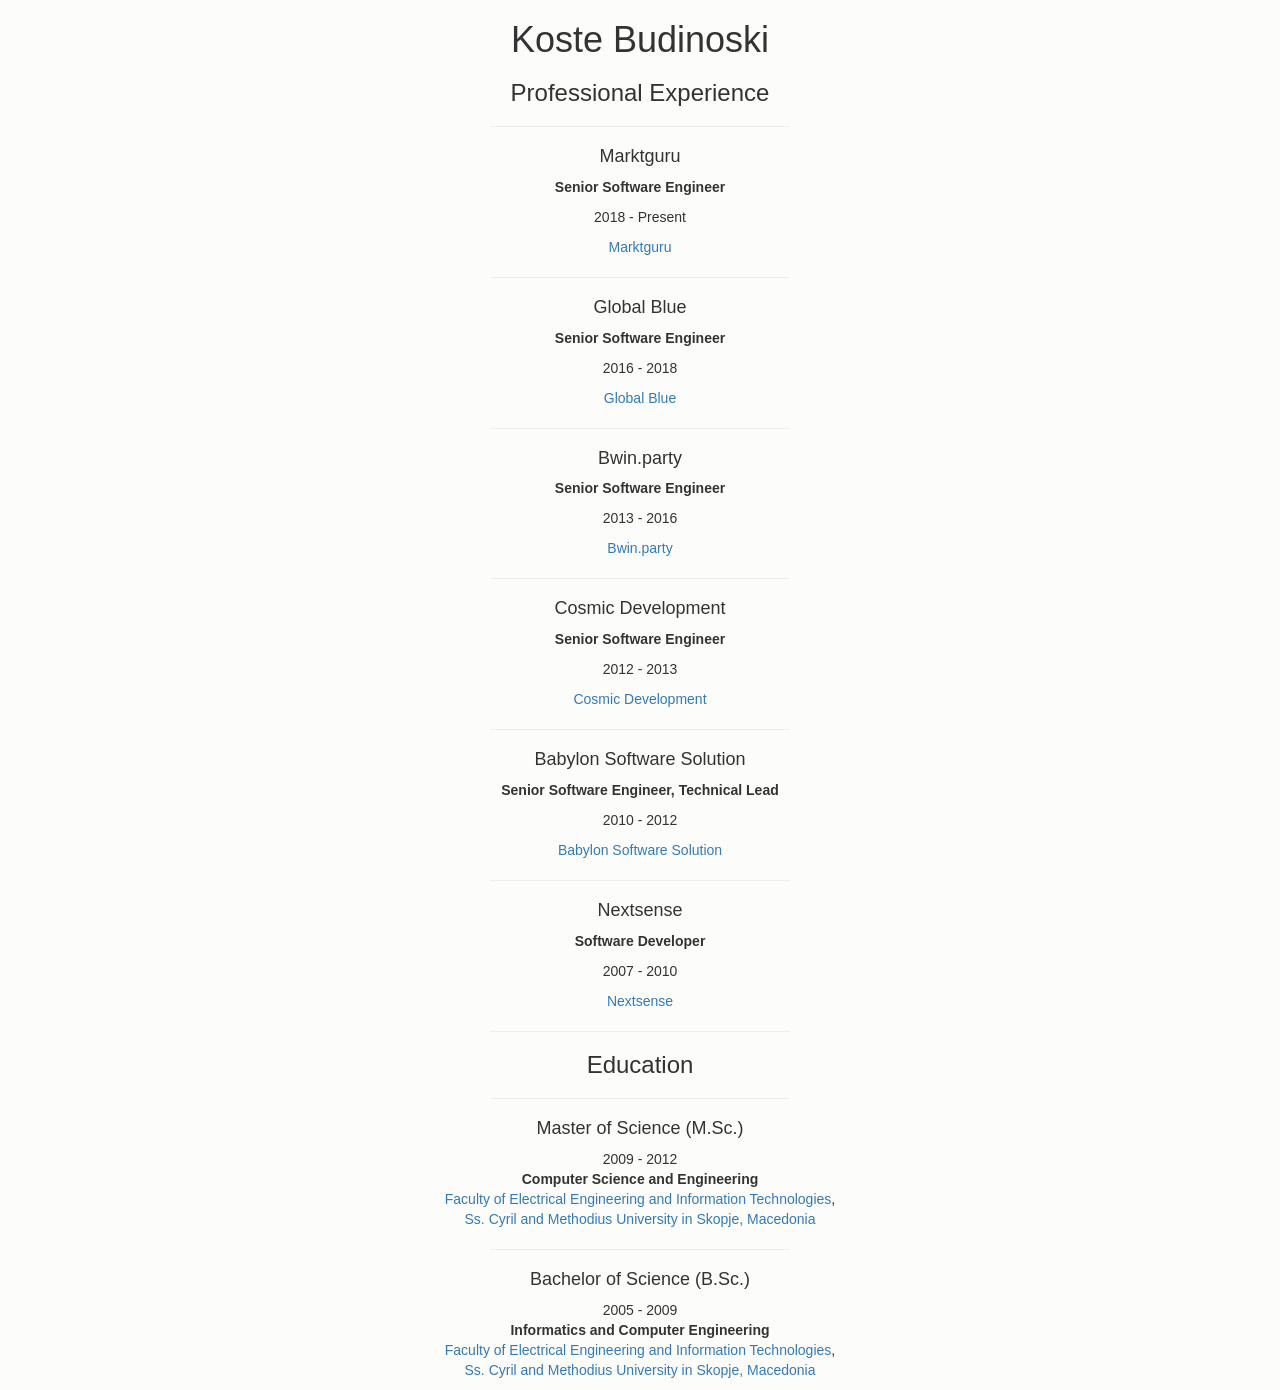
==== cv.html @ 94347b6d "Fix typos" ====
<!DOCTYPE html>
<meta charset="utf-8">

<head>
    <meta charset="UTF-8">
    <meta name="viewport" content="width=device-width, initial-scale=1.0">
    <meta http-equiv="X-UA-Compatible" content="ie=edge">
    <link rel="stylesheet" href="https://maxcdn.bootstrapcdn.com/bootstrap/3.3.4/css/bootstrap.min.css">
    <title>Koste Budinoski | Software Engineer</title>
</head>
<style>
    .content {
        width: 700px;
        margin-left: auto;
        margin-right: auto;
        display: block;
    }

    .link-list {
        text-align: left;
        width: 600px;
        margin-left: auto;
        margin-right: auto;
    }

    .ack {
        position: fixed;
        bottom: 0;
        right: 0;
        padding: 5px;
        text-align: right;
        font-size: 8pt;
        color: #999999;
    }

    .ack a {
        text-decoration: none;
    }

    .homelink,
    .homelink a {
        text-decoration: none !important;
        color: inherit;
    }

    .homelink a:link,
    .homelink a:visited,
    .homelink a:hover,
    .homelink a:active {
        color: inherit;
    }

    hr {
        width: 300px;
    }

    th {
        text-align: center;
        vertical-align: middle;
    }

    td {
        text-align: center;
        vertical-align: middle;
    }

    body {
        background: #fcfcfa;
        text-align: center;
        display: block;
        font-family: "HelveticaNeue-Light", "Helvetica Neue Light", "Helvetica Neue",
        Helvetica, Arial, "Lucida Grande", sans-serif;
    }
</style>

<body>
    <div class="content">
        <h1>
            <a class="homelink" href="index.html">Koste Budinoski</a>
        </h1>
        <h3>Professional Experience</h3>
        <hr>
        <h4>Marktguru</h4>
        <p>
            <b>Senior Software Engineer</b>
            <p>2018 - Present</p>
            <a href="https://info.marktguru.at/" target="_blank">Marktguru</a>
            <br/>
        </p>
        <hr>
        <h4>Global Blue</h4>
        <p>
            <b>Senior Software Engineer</b>
            <p>2016 - 2018</p>
            <a href="http://www.globalblue.com/" target="_blank">Global Blue</a>
            <br/>
        </p>
        <hr>
        <h4>Bwin.party</h4>
        <p>
            <b>Senior Software Engineer</b>
            <p>2013 - 2016</p>
            <a href="https://www.bwin.com/" target="_blank">Bwin.party</a>
            <br/>
        </p>
        <hr>
        <h4>Cosmic Development</h4>
        <p>
            <b>Senior Software Engineer</b>
            <p>2012 - 2013</p>
            <a href="http://www.cosmicdevelopment.com/" target="_blank">Cosmic Development</a>
            <br/>
        </p>
        <hr>
        <h4>Babylon Software Solution</h4>
        <p>
            <b>Senior Software Engineer, Technical Lead</b>
            <p>2010 - 2012</p>
            <a href="http://bss.com.mk/" target="_blank">Babylon Software Solution</a>
            <br/>
        </p>
        <hr>
        <h4>Nextsense</h4>
        <p>
            <b>Software Developer</b>
            <p>2007 - 2010</p>
            <a href="http://www.nextsense.com/" target="_blank">Nextsense</a>
            <br/>
        </p>
        <hr>
        <h3>Education</h3>
        <hr>
        <h4>Master of Science (M.Sc.)</h4>
        <p>2009 - 2012
            <br/>
            <b>Computer Science and Engineering</b>
            <br/>
            <a href="http://www.feit.ukim.edu.mk" target="_blank">Faculty of Electrical Engineering and Information Technologies</a>,
            <br/>
            <a href="http://www.ukim.edu.mk" target="_blank">Ss. Cyril and Methodius University in Skopje, Macedonia</a>
        </p>
        <hr>
        <h4>Bachelor of Science (B.Sc.)</h4>
        <p>2005 - 2009
            <br/>
            <b>Informatics and Computer Engineering</b>
            <br/>
            <a href="http://www.feit.ukim.edu.mk" target="_blank">Faculty of Electrical Engineering and Information Technologies</a>,
            <br/>
            <a href="http://www.ukim.edu.mk" target="_blank">Ss. Cyril and Methodius University in Skopje, Macedonia</a>
        </p>
    </div>
    <!-- Global site tag (gtag.js) - Google Analytics -->
    <script async src="https://www.googletagmanager.com/gtag/js?id=UA-114613127-1"></script>
    <script>
        window.dataLayer = window.dataLayer || [];
        function gtag() { dataLayer.push(arguments); }
        gtag('js', new Date());
        gtag('config', 'UA-114613127-1');
    </script>
</body>
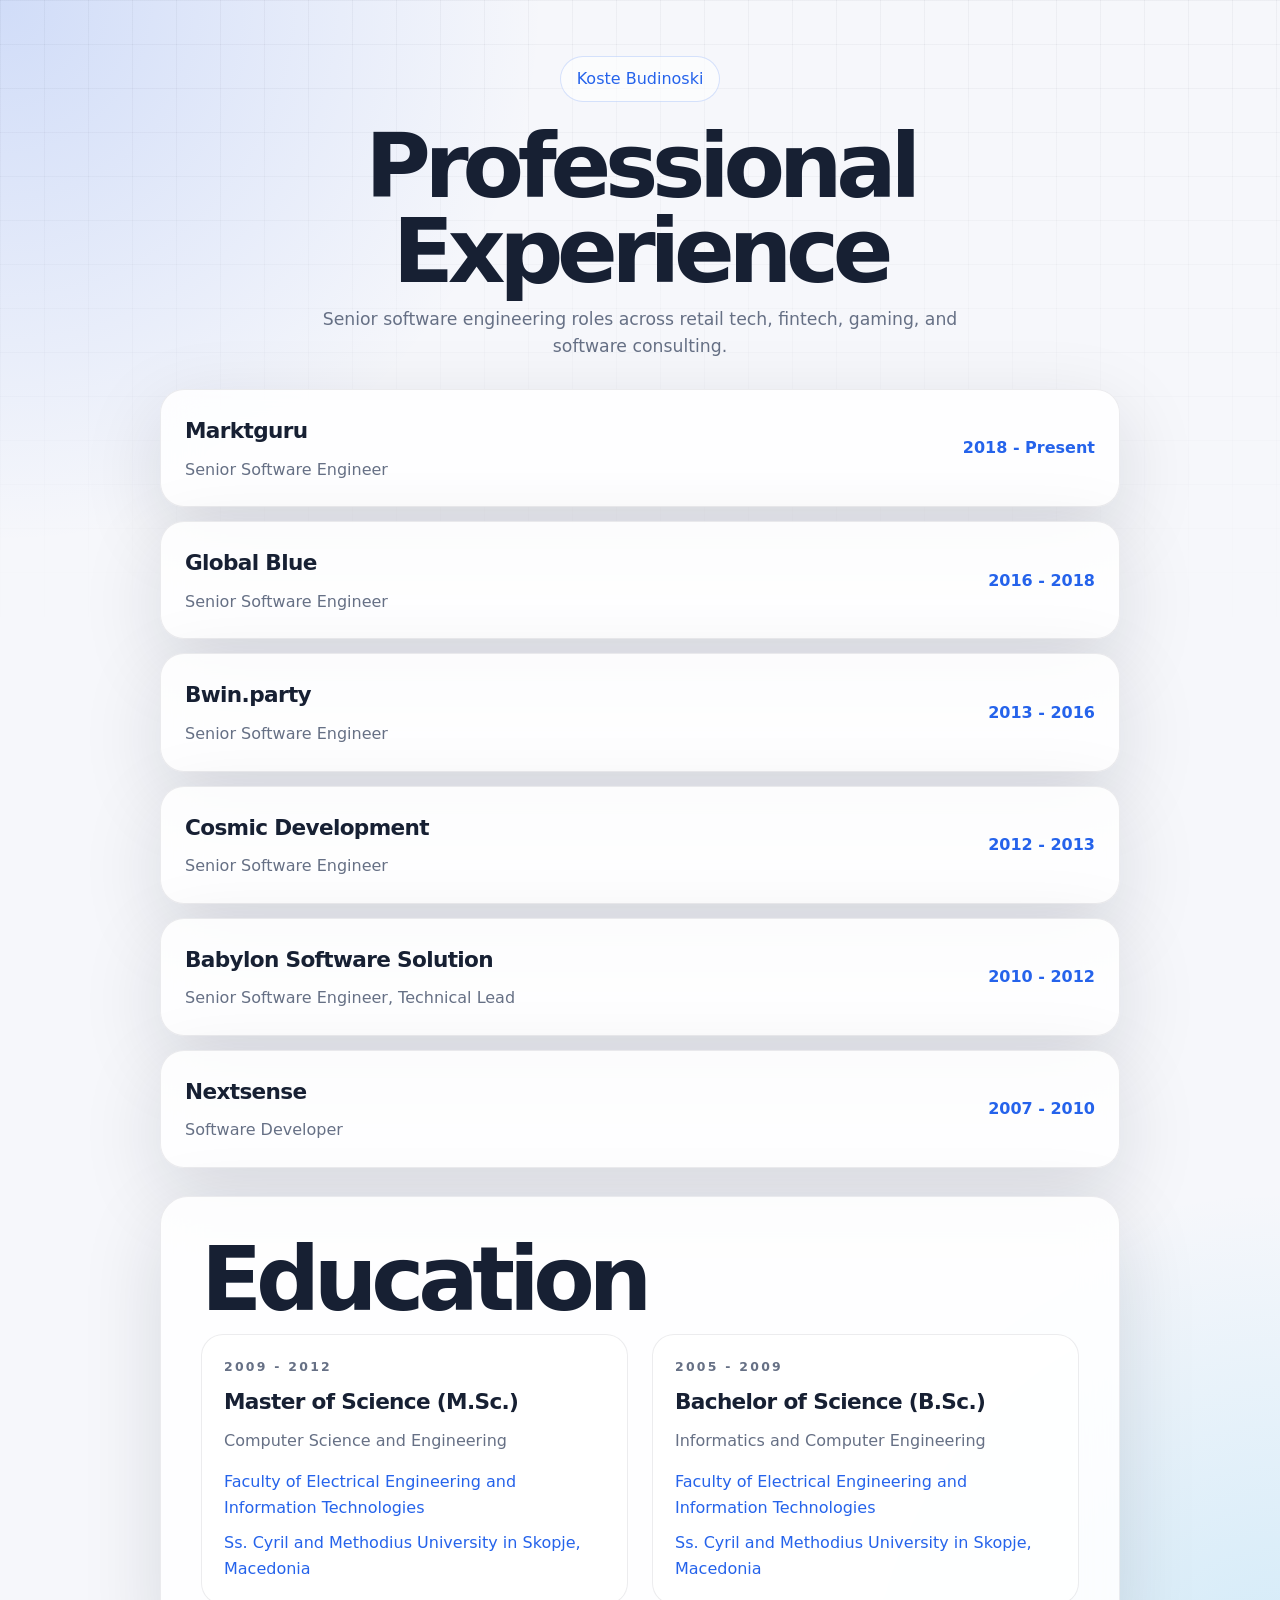
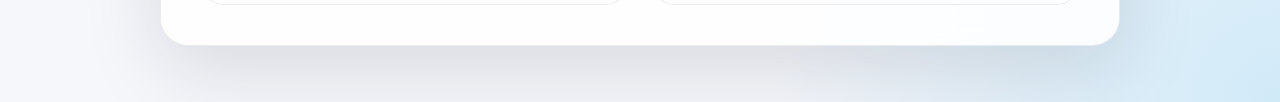
==== commit 9f52dc69: "refresh page" ====
--- a/cv.html
+++ b/cv.html
@@ -1,161 +1,90 @@
 <!DOCTYPE html>
-<meta charset="utf-8">
-
+<html lang="en">
 <head>
-    <meta charset="UTF-8">
-    <meta name="viewport" content="width=device-width, initial-scale=1.0">
-    <meta http-equiv="X-UA-Compatible" content="ie=edge">
-    <link rel="stylesheet" href="https://maxcdn.bootstrapcdn.com/bootstrap/3.3.4/css/bootstrap.min.css">
-    <title>Koste Budinoski | Software Engineer</title>
+	<meta charset="UTF-8">
+	<meta name="viewport" content="width=device-width, initial-scale=1.0">
+	<meta http-equiv="X-UA-Compatible" content="ie=edge">
+	<meta name="description" content="Professional experience and education for Koste Budinoski.">
+	<link rel="stylesheet" href="styles.css">
+	<title>Koste Budinoski | Experience</title>
 </head>
-<style>
-    .content {
-        width: 700px;
-        margin-left: auto;
-        margin-right: auto;
-        display: block;
-    }
-
-    .link-list {
-        text-align: left;
-        width: 600px;
-        margin-left: auto;
-        margin-right: auto;
-    }
-
-    .ack {
-        position: fixed;
-        bottom: 0;
-        right: 0;
-        padding: 5px;
-        text-align: right;
-        font-size: 8pt;
-        color: #999999;
-    }
-
-    .ack a {
-        text-decoration: none;
-    }
-
-    .homelink,
-    .homelink a {
-        text-decoration: none !important;
-        color: inherit;
-    }
-
-    .homelink a:link,
-    .homelink a:visited,
-    .homelink a:hover,
-    .homelink a:active {
-        color: inherit;
-    }
-
-    hr {
-        width: 300px;
-    }
-
-    th {
-        text-align: center;
-        vertical-align: middle;
-    }
-
-    td {
-        text-align: center;
-        vertical-align: middle;
-    }
-
-    body {
-        background: #fcfcfa;
-        text-align: center;
-        display: block;
-        font-family: "HelveticaNeue-Light", "Helvetica Neue Light", "Helvetica Neue",
-        Helvetica, Arial, "Lucida Grande", sans-serif;
-    }
-</style>
-
 <body>
-    <div class="content">
-        <h1>
-            <a class="homelink" href="index.html">Koste Budinoski</a>
-        </h1>
-        <h3>Professional Experience</h3>
-        <hr>
-        <h4>Marktguru</h4>
-        <p>
-            <b>Senior Software Engineer</b>
-            <p>2018 - Present</p>
-            <a href="https://info.marktguru.at/" target="_blank">Marktguru</a>
-            <br/>
-        </p>
-        <hr>
-        <h4>Global Blue</h4>
-        <p>
-            <b>Senior Software Engineer</b>
-            <p>2016 - 2018</p>
-            <a href="http://www.globalblue.com/" target="_blank">Global Blue</a>
-            <br/>
-        </p>
-        <hr>
-        <h4>Bwin.party</h4>
-        <p>
-            <b>Senior Software Engineer</b>
-            <p>2013 - 2016</p>
-            <a href="https://www.bwin.com/" target="_blank">Bwin.party</a>
-            <br/>
-        </p>
-        <hr>
-        <h4>Cosmic Development</h4>
-        <p>
-            <b>Senior Software Engineer</b>
-            <p>2012 - 2013</p>
-            <a href="http://www.cosmicdevelopment.com/" target="_blank">Cosmic Development</a>
-            <br/>
-        </p>
-        <hr>
-        <h4>Babylon Software Solution</h4>
-        <p>
-            <b>Senior Software Engineer, Technical Lead</b>
-            <p>2010 - 2012</p>
-            <a href="http://bss.com.mk/" target="_blank">Babylon Software Solution</a>
-            <br/>
-        </p>
-        <hr>
-        <h4>Nextsense</h4>
-        <p>
-            <b>Software Developer</b>
-            <p>2007 - 2010</p>
-            <a href="http://www.nextsense.com/" target="_blank">Nextsense</a>
-            <br/>
-        </p>
-        <hr>
-        <h3>Education</h3>
-        <hr>
-        <h4>Master of Science (M.Sc.)</h4>
-        <p>2009 - 2012
-            <br/>
-            <b>Computer Science and Engineering</b>
-            <br/>
-            <a href="http://www.feit.ukim.edu.mk" target="_blank">Faculty of Electrical Engineering and Information Technologies</a>,
-            <br/>
-            <a href="http://www.ukim.edu.mk" target="_blank">Ss. Cyril and Methodius University in Skopje, Macedonia</a>
-        </p>
-        <hr>
-        <h4>Bachelor of Science (B.Sc.)</h4>
-        <p>2005 - 2009
-            <br/>
-            <b>Informatics and Computer Engineering</b>
-            <br/>
-            <a href="http://www.feit.ukim.edu.mk" target="_blank">Faculty of Electrical Engineering and Information Technologies</a>,
-            <br/>
-            <a href="http://www.ukim.edu.mk" target="_blank">Ss. Cyril and Methodius University in Skopje, Macedonia</a>
-        </p>
-    </div>
-    <!-- Global site tag (gtag.js) - Google Analytics -->
-    <script async src="https://www.googletagmanager.com/gtag/js?id=UA-114613127-1"></script>
-    <script>
-        window.dataLayer = window.dataLayer || [];
-        function gtag() { dataLayer.push(arguments); }
-        gtag('js', new Date());
-        gtag('config', 'UA-114613127-1');
-    </script>
-</body>+	<main class="shell">
+		<header class="page-header">
+			<a class="home-link" href="index.html">Koste Budinoski</a>
+			<h1>Professional Experience</h1>
+			<p>Senior software engineering roles across retail tech, fintech, gaming, and software consulting.</p>
+		</header>
+		<section class="timeline" aria-label="Professional experience">
+			<article class="timeline-item">
+				<div>
+					<h2>Marktguru</h2>
+					<p>Senior Software Engineer</p>
+				</div>
+				<a href="https://info.marktguru.at/" target="_blank" rel="noopener">2018 - Present</a>
+			</article>
+			<article class="timeline-item">
+				<div>
+					<h2>Global Blue</h2>
+					<p>Senior Software Engineer</p>
+				</div>
+				<a href="http://www.globalblue.com/" target="_blank" rel="noopener">2016 - 2018</a>
+			</article>
+			<article class="timeline-item">
+				<div>
+					<h2>Bwin.party</h2>
+					<p>Senior Software Engineer</p>
+				</div>
+				<a href="https://www.bwin.com/" target="_blank" rel="noopener">2013 - 2016</a>
+			</article>
+			<article class="timeline-item">
+				<div>
+					<h2>Cosmic Development</h2>
+					<p>Senior Software Engineer</p>
+				</div>
+				<a href="http://www.cosmicdevelopment.com/" target="_blank" rel="noopener">2012 - 2013</a>
+			</article>
+			<article class="timeline-item">
+				<div>
+					<h2>Babylon Software Solution</h2>
+					<p>Senior Software Engineer, Technical Lead</p>
+				</div>
+				<a href="http://bss.com.mk/" target="_blank" rel="noopener">2010 - 2012</a>
+			</article>
+			<article class="timeline-item">
+				<div>
+					<h2>Nextsense</h2>
+					<p>Software Developer</p>
+				</div>
+				<a href="http://www.nextsense.com/" target="_blank" rel="noopener">2007 - 2010</a>
+			</article>
+		</section>
+		<section class="section-card">
+			<h1>Education</h1>
+			<div class="education-grid">
+				<article>
+					<p class="eyebrow">2009 - 2012</p>
+					<h2>Master of Science (M.Sc.)</h2>
+					<p>Computer Science and Engineering</p>
+					<a href="http://www.feit.ukim.edu.mk" target="_blank" rel="noopener">Faculty of Electrical Engineering and Information Technologies</a>
+					<a href="http://www.ukim.edu.mk" target="_blank" rel="noopener">Ss. Cyril and Methodius University in Skopje, Macedonia</a>
+				</article>
+				<article>
+					<p class="eyebrow">2005 - 2009</p>
+					<h2>Bachelor of Science (B.Sc.)</h2>
+					<p>Informatics and Computer Engineering</p>
+					<a href="http://www.feit.ukim.edu.mk" target="_blank" rel="noopener">Faculty of Electrical Engineering and Information Technologies</a>
+					<a href="http://www.ukim.edu.mk" target="_blank" rel="noopener">Ss. Cyril and Methodius University in Skopje, Macedonia</a>
+				</article>
+			</div>
+		</section>
+	</main>
+	<script async src="https://www.googletagmanager.com/gtag/js?id=UA-114613127-1"></script>
+	<script>
+		window.dataLayer = window.dataLayer || [];
+		function gtag() { dataLayer.push(arguments); }
+		gtag('js', new Date());
+		gtag('config', 'UA-114613127-1');
+	</script>
+</body>
+</html>
--- a/styles.css
+++ b/styles.css
@@ -0,0 +1,331 @@
+:root {
+	--bg: #f6f7fb;
+	--card: rgba(255, 255, 255, 0.86);
+	--card-border: rgba(17, 24, 39, 0.08);
+	--text: #172033;
+	--muted: #667085;
+	--accent: #2563eb;
+	--accent-dark: #1d4ed8;
+	--shadow: 0 24px 80px rgba(17, 24, 39, 0.13);
+}
+
+* {
+	box-sizing: border-box;
+}
+
+body {
+	margin: 0;
+	min-height: 100vh;
+	color: var(--text);
+	background:
+		radial-gradient(circle at top left, rgba(37, 99, 235, 0.18), transparent 34rem),
+		radial-gradient(circle at bottom right, rgba(14, 165, 233, 0.16), transparent 32rem),
+		var(--bg);
+	font-family: Inter, ui-sans-serif, system-ui, -apple-system, BlinkMacSystemFont, "Segoe UI", sans-serif;
+	line-height: 1.6;
+}
+
+body::before {
+	position: fixed;
+	inset: 0;
+	z-index: -1;
+	content: "";
+	background-image: linear-gradient(rgba(15, 23, 42, 0.04) 1px, transparent 1px),
+		linear-gradient(90deg, rgba(15, 23, 42, 0.04) 1px, transparent 1px);
+	background-size: 44px 44px;
+	mask-image: linear-gradient(to bottom, black, transparent 72%);
+}
+
+a {
+	color: var(--accent);
+	text-decoration: none;
+	transition: color 160ms ease, transform 160ms ease, border-color 160ms ease, box-shadow 160ms ease;
+}
+
+a:hover,
+a:focus {
+	color: var(--accent-dark);
+}
+
+.shell {
+	width: min(960px, calc(100% - 32px));
+	margin: 0 auto;
+	padding: 56px 0;
+}
+
+.hero {
+	display: grid;
+	min-height: 100vh;
+	place-items: center;
+}
+
+.hero-card,
+.section-card,
+.timeline-item {
+	border: 1px solid var(--card-border);
+	background: var(--card);
+	box-shadow: var(--shadow);
+	backdrop-filter: blur(18px);
+}
+
+.hero-card {
+	width: min(760px, 100%);
+	padding: clamp(32px, 7vw, 64px);
+	border-radius: 36px;
+	text-align: center;
+}
+
+.avatar {
+	width: 168px;
+	height: 168px;
+	object-fit: cover;
+	background: #08111f;
+	border: 6px solid #ffffff;
+	border-radius: 999px;
+	box-shadow: 0 18px 45px rgba(37, 99, 235, 0.24);
+}
+
+.eyebrow {
+	margin: 24px 0 8px;
+	color: var(--accent);
+	font-size: 0.78rem;
+	font-weight: 800;
+	letter-spacing: 0.18em;
+	text-transform: uppercase;
+}
+
+h1,
+h2,
+h3,
+p {
+	margin-top: 0;
+}
+
+h1 {
+	margin-bottom: 12px;
+	font-size: clamp(2.6rem, 9vw, 5.6rem);
+	line-height: 0.95;
+	letter-spacing: -0.07em;
+}
+
+h2 {
+	margin-bottom: 8px;
+	font-size: 1.35rem;
+	letter-spacing: -0.03em;
+}
+
+.tagline,
+.page-header p,
+.short-info,
+.timeline-item p,
+.publication-list span,
+.education-grid p {
+	color: var(--muted);
+}
+
+.tagline {
+	font-size: clamp(1.1rem, 3vw, 1.35rem);
+}
+
+.short-info {
+	max-width: 560px;
+	margin: 0 auto 32px;
+}
+
+.card-grid {
+	display: grid;
+	grid-template-columns: repeat(2, minmax(0, 1fr));
+	gap: 16px;
+	margin: 34px 0;
+}
+
+.feature-card {
+	display: flex;
+	align-items: center;
+	gap: 16px;
+	padding: 18px;
+	border: 1px solid var(--card-border);
+	border-radius: 22px;
+	background: rgba(255, 255, 255, 0.72);
+	color: var(--text);
+	text-align: left;
+}
+
+.feature-card:hover,
+.feature-card:focus {
+	transform: translateY(-3px);
+	border-color: rgba(37, 99, 235, 0.28);
+	box-shadow: 0 18px 45px rgba(37, 99, 235, 0.14);
+	color: var(--text);
+}
+
+.feature-icon {
+	display: inline-grid;
+	width: 52px;
+	height: 52px;
+	flex: 0 0 auto;
+	place-items: center;
+	border-radius: 16px;
+	background: linear-gradient(135deg, var(--accent), #0ea5e9);
+	color: #ffffff;
+	font-weight: 800;
+}
+
+.feature-card strong,
+.feature-card small {
+	display: block;
+}
+
+.feature-card small {
+	color: var(--muted);
+}
+
+.social-links {
+	display: flex;
+	flex-wrap: wrap;
+	justify-content: center;
+	gap: 12px;
+}
+
+.social-links a,
+.home-link {
+	display: inline-flex;
+	align-items: center;
+	justify-content: center;
+	border: 1px solid rgba(37, 99, 235, 0.18);
+	background: rgba(255, 255, 255, 0.6);
+	border-radius: 999px;
+}
+
+.social-links a {
+	padding: 10px 16px;
+}
+
+.social-links a:hover,
+.social-links a:focus,
+.home-link:hover,
+.home-link:focus {
+	border-color: rgba(37, 99, 235, 0.36);
+	box-shadow: 0 12px 30px rgba(37, 99, 235, 0.12);
+}
+
+.page-header {
+	margin-bottom: 28px;
+	text-align: center;
+}
+
+.page-header h1 {
+	margin: 22px 0 12px;
+}
+
+.page-header p {
+	max-width: 680px;
+	margin: 0 auto;
+	font-size: 1.08rem;
+}
+
+.home-link {
+	padding: 9px 16px;
+}
+
+.timeline {
+	display: grid;
+	gap: 14px;
+}
+
+.timeline-item {
+	display: flex;
+	align-items: center;
+	justify-content: space-between;
+	gap: 24px;
+	padding: 24px;
+	border-radius: 24px;
+}
+
+.timeline-item p {
+	margin-bottom: 0;
+}
+
+.timeline-item a {
+	white-space: nowrap;
+	font-weight: 700;
+}
+
+.section-card {
+	margin-top: 28px;
+	padding: clamp(24px, 5vw, 40px);
+	border-radius: 28px;
+}
+
+.education-grid {
+	display: grid;
+	grid-template-columns: repeat(2, minmax(0, 1fr));
+	gap: 24px;
+}
+
+.education-grid article {
+	padding: 22px;
+	border: 1px solid var(--card-border);
+	border-radius: 22px;
+	background: rgba(255, 255, 255, 0.62);
+}
+
+.education-grid .eyebrow {
+	margin-top: 0;
+}
+
+.education-grid a {
+	display: block;
+	margin-top: 10px;
+}
+
+.publication-list {
+	display: grid;
+	gap: 18px;
+	margin: 18px 0 0;
+	padding-left: 1.4rem;
+}
+
+.publication-list li {
+	padding: 18px 20px;
+	border: 1px solid var(--card-border);
+	border-radius: 20px;
+	background: rgba(255, 255, 255, 0.62);
+}
+
+.publication-list strong,
+.publication-list span {
+	display: block;
+}
+
+@media (max-width: 680px) {
+	.shell {
+		width: min(100% - 22px, 960px);
+		padding: 32px 0;
+	}
+
+	.hero-card {
+		padding: 28px 20px;
+		border-radius: 28px;
+	}
+
+	.avatar {
+		width: 132px;
+		height: 132px;
+	}
+
+	.card-grid,
+	.education-grid {
+		grid-template-columns: 1fr;
+	}
+
+	.timeline-item {
+		align-items: flex-start;
+		flex-direction: column;
+		gap: 10px;
+	}
+
+	.timeline-item a {
+		white-space: normal;
+	}
+}
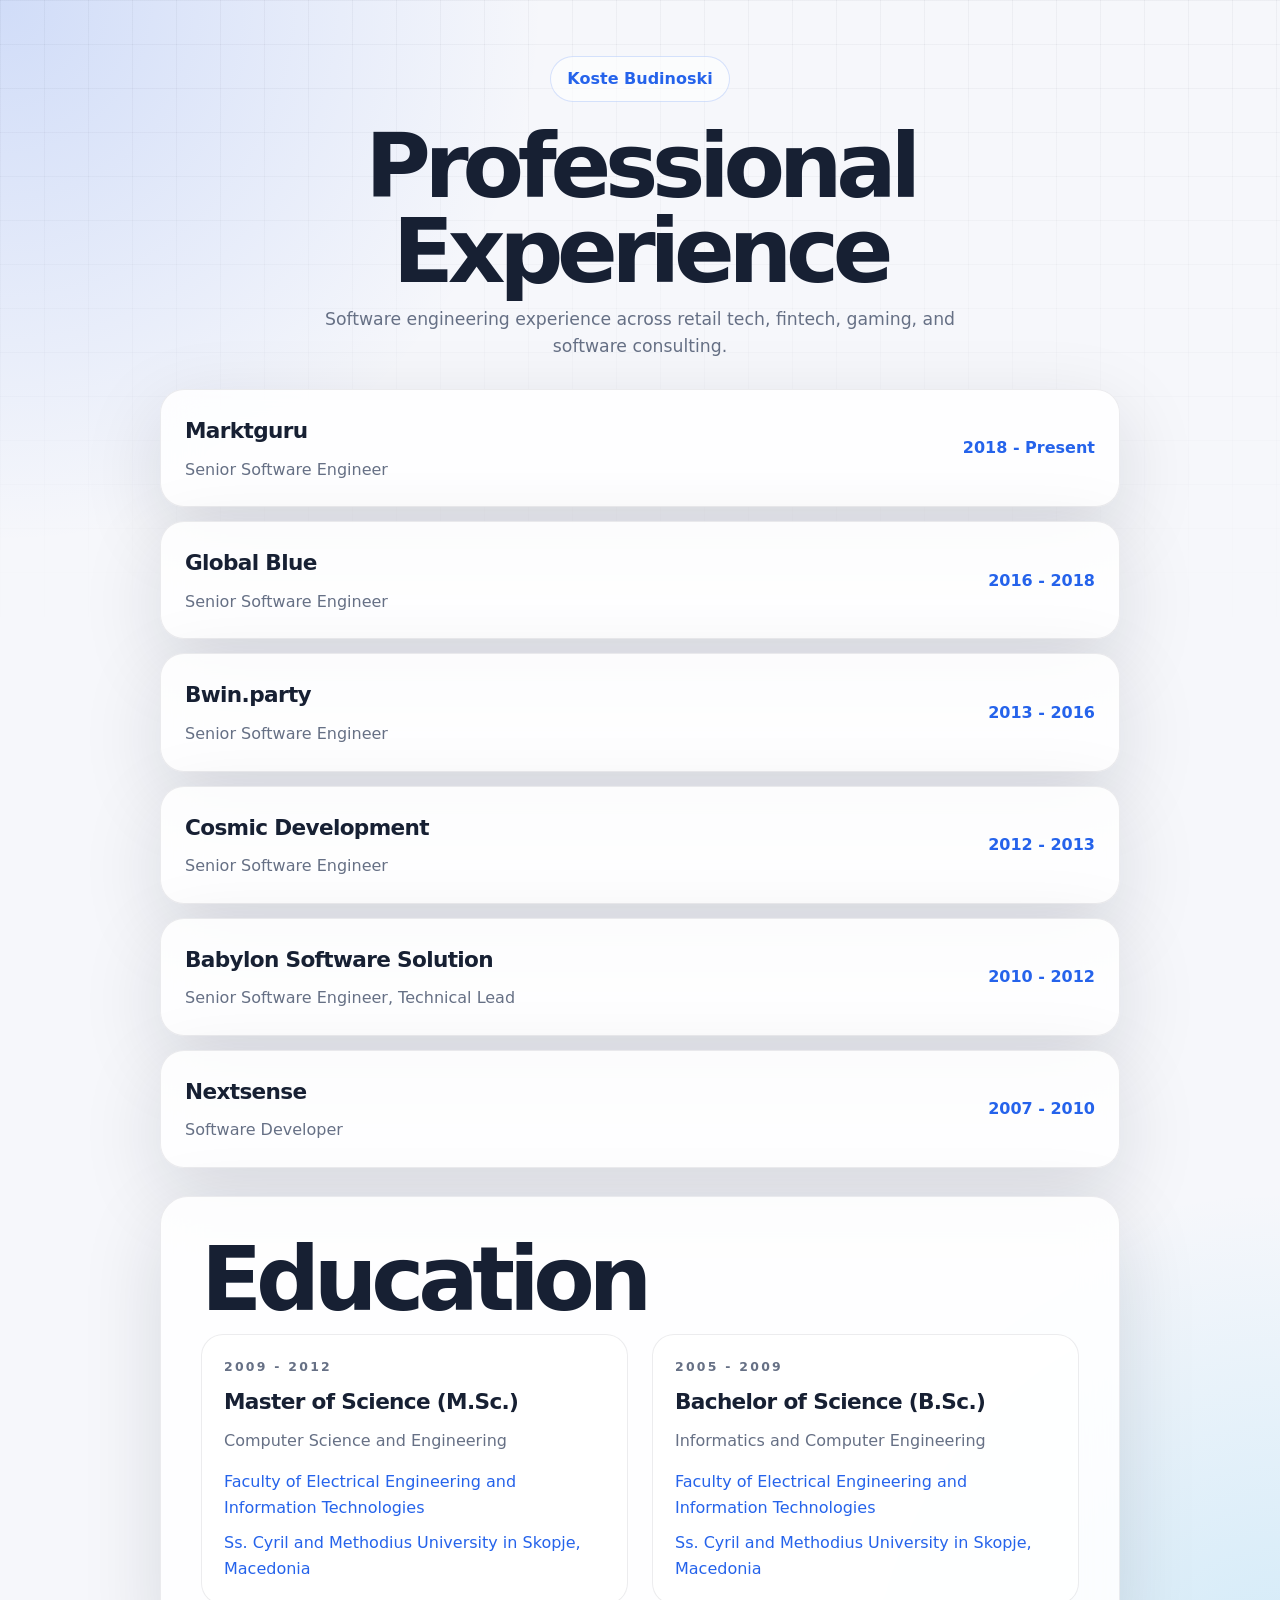
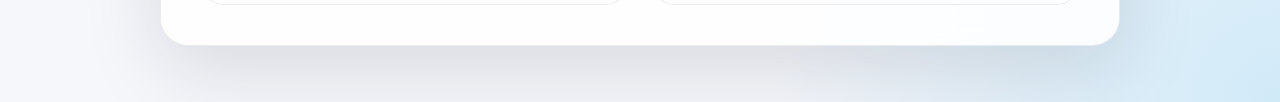
==== commit 4622e72f: "refresh page" ====
--- a/cv.html
+++ b/cv.html
@@ -5,6 +5,15 @@
 	<meta name="viewport" content="width=device-width, initial-scale=1.0">
 	<meta http-equiv="X-UA-Compatible" content="ie=edge">
 	<meta name="description" content="Professional experience and education for Koste Budinoski.">
+	<meta property="og:title" content="Koste Budinoski | Experience">
+	<meta property="og:description" content="Professional experience and education for Koste Budinoski, experienced software engineer.">
+	<meta property="og:type" content="website">
+	<meta property="og:url" content="https://kostebudinoski.github.io/cv.html">
+	<meta property="og:image" content="https://kostebudinoski.github.io/images/profile.jpg">
+	<meta property="og:image:alt" content="Koste Budinoski">
+	<meta name="theme-color" content="#2563eb">
+	<link rel="canonical" href="https://kostebudinoski.github.io/cv.html">
+	<link rel="icon" href="images/favicon.svg" type="image/svg+xml">
 	<link rel="stylesheet" href="styles.css">
 	<title>Koste Budinoski | Experience</title>
 </head>
@@ -13,7 +22,7 @@
 		<header class="page-header">
 			<a class="home-link" href="index.html">Koste Budinoski</a>
 			<h1>Professional Experience</h1>
-			<p>Senior software engineering roles across retail tech, fintech, gaming, and software consulting.</p>
+			<p>Software engineering experience across retail tech, fintech, gaming, and software consulting.</p>
 		</header>
 		<section class="timeline" aria-label="Professional experience">
 			<article class="timeline-item">
--- a/styles.css
+++ b/styles.css
@@ -6,6 +6,10 @@
 	--muted: #667085;
 	--accent: #2563eb;
 	--accent-dark: #1d4ed8;
+	--avatar-border: #ffffff;
+	--grid-line: rgba(15, 23, 42, 0.04);
+	--pill: rgba(255, 255, 255, 0.6);
+	--subcard: rgba(255, 255, 255, 0.62);
 	--shadow: 0 24px 80px rgba(17, 24, 39, 0.13);
 }
 
@@ -30,8 +34,8 @@
 	inset: 0;
 	z-index: -1;
 	content: "";
-	background-image: linear-gradient(rgba(15, 23, 42, 0.04) 1px, transparent 1px),
-		linear-gradient(90deg, rgba(15, 23, 42, 0.04) 1px, transparent 1px);
+	background-image: linear-gradient(var(--grid-line) 1px, transparent 1px),
+		linear-gradient(90deg, var(--grid-line) 1px, transparent 1px);
 	background-size: 44px 44px;
 	mask-image: linear-gradient(to bottom, black, transparent 72%);
 }
@@ -80,7 +84,7 @@
 	height: 168px;
 	object-fit: cover;
 	background: #08111f;
-	border: 6px solid #ffffff;
+	border: 6px solid var(--avatar-border);
 	border-radius: 999px;
 	box-shadow: 0 18px 45px rgba(37, 99, 235, 0.24);
 }
@@ -129,7 +133,21 @@
 
 .short-info {
 	max-width: 560px;
-	margin: 0 auto 32px;
+	margin: 0 auto 16px;
+}
+
+.expertise-summary {
+	max-width: 610px;
+	margin: 0 auto 28px;
+	color: var(--muted);
+}
+
+.cta-row {
+	display: flex;
+	flex-wrap: wrap;
+	justify-content: center;
+	gap: 12px;
+	margin-bottom: 34px;
 }
 
 .card-grid {
@@ -146,7 +164,7 @@
 	padding: 18px;
 	border: 1px solid var(--card-border);
 	border-radius: 22px;
-	background: rgba(255, 255, 255, 0.72);
+	background: var(--pill);
 	color: var(--text);
 	text-align: left;
 }
@@ -180,29 +198,33 @@
 	color: var(--muted);
 }
 
-.social-links {
-	display: flex;
-	flex-wrap: wrap;
-	justify-content: center;
-	gap: 12px;
-}
-
-.social-links a,
+.button,
 .home-link {
 	display: inline-flex;
 	align-items: center;
 	justify-content: center;
 	border: 1px solid rgba(37, 99, 235, 0.18);
-	background: rgba(255, 255, 255, 0.6);
+	background: var(--pill);
 	border-radius: 999px;
-}
-
-.social-links a {
+	font-weight: 700;
+}
+
+.button {
 	padding: 10px 16px;
 }
 
-.social-links a:hover,
-.social-links a:focus,
+.button-primary {
+	background: linear-gradient(135deg, var(--accent), #0ea5e9);
+	color: #ffffff;
+}
+
+.button-primary:hover,
+.button-primary:focus {
+	color: #ffffff;
+}
+
+.button:hover,
+.button:focus,
 .home-link:hover,
 .home-link:focus {
 	border-color: rgba(37, 99, 235, 0.36);
@@ -267,7 +289,7 @@
 	padding: 22px;
 	border: 1px solid var(--card-border);
 	border-radius: 22px;
-	background: rgba(255, 255, 255, 0.62);
+	background: var(--subcard);
 }
 
 .education-grid .eyebrow {
@@ -290,7 +312,7 @@
 	padding: 18px 20px;
 	border: 1px solid var(--card-border);
 	border-radius: 20px;
-	background: rgba(255, 255, 255, 0.62);
+	background: var(--subcard);
 }
 
 .publication-list strong,
@@ -329,3 +351,27 @@
 		white-space: normal;
 	}
 }
+
+@media (prefers-color-scheme: dark) {
+	:root {
+		--bg: #020617;
+		--card: rgba(15, 23, 42, 0.86);
+		--card-border: rgba(148, 163, 184, 0.18);
+		--text: #e5edf8;
+		--muted: #a8b3c7;
+		--accent: #60a5fa;
+		--accent-dark: #93c5fd;
+		--avatar-border: rgba(226, 232, 240, 0.92);
+		--grid-line: rgba(148, 163, 184, 0.07);
+		--pill: rgba(15, 23, 42, 0.7);
+		--subcard: rgba(15, 23, 42, 0.64);
+		--shadow: 0 24px 80px rgba(0, 0, 0, 0.34);
+	}
+
+	body {
+		background:
+			radial-gradient(circle at top left, rgba(37, 99, 235, 0.28), transparent 34rem),
+			radial-gradient(circle at bottom right, rgba(14, 165, 233, 0.18), transparent 32rem),
+			var(--bg);
+	}
+}
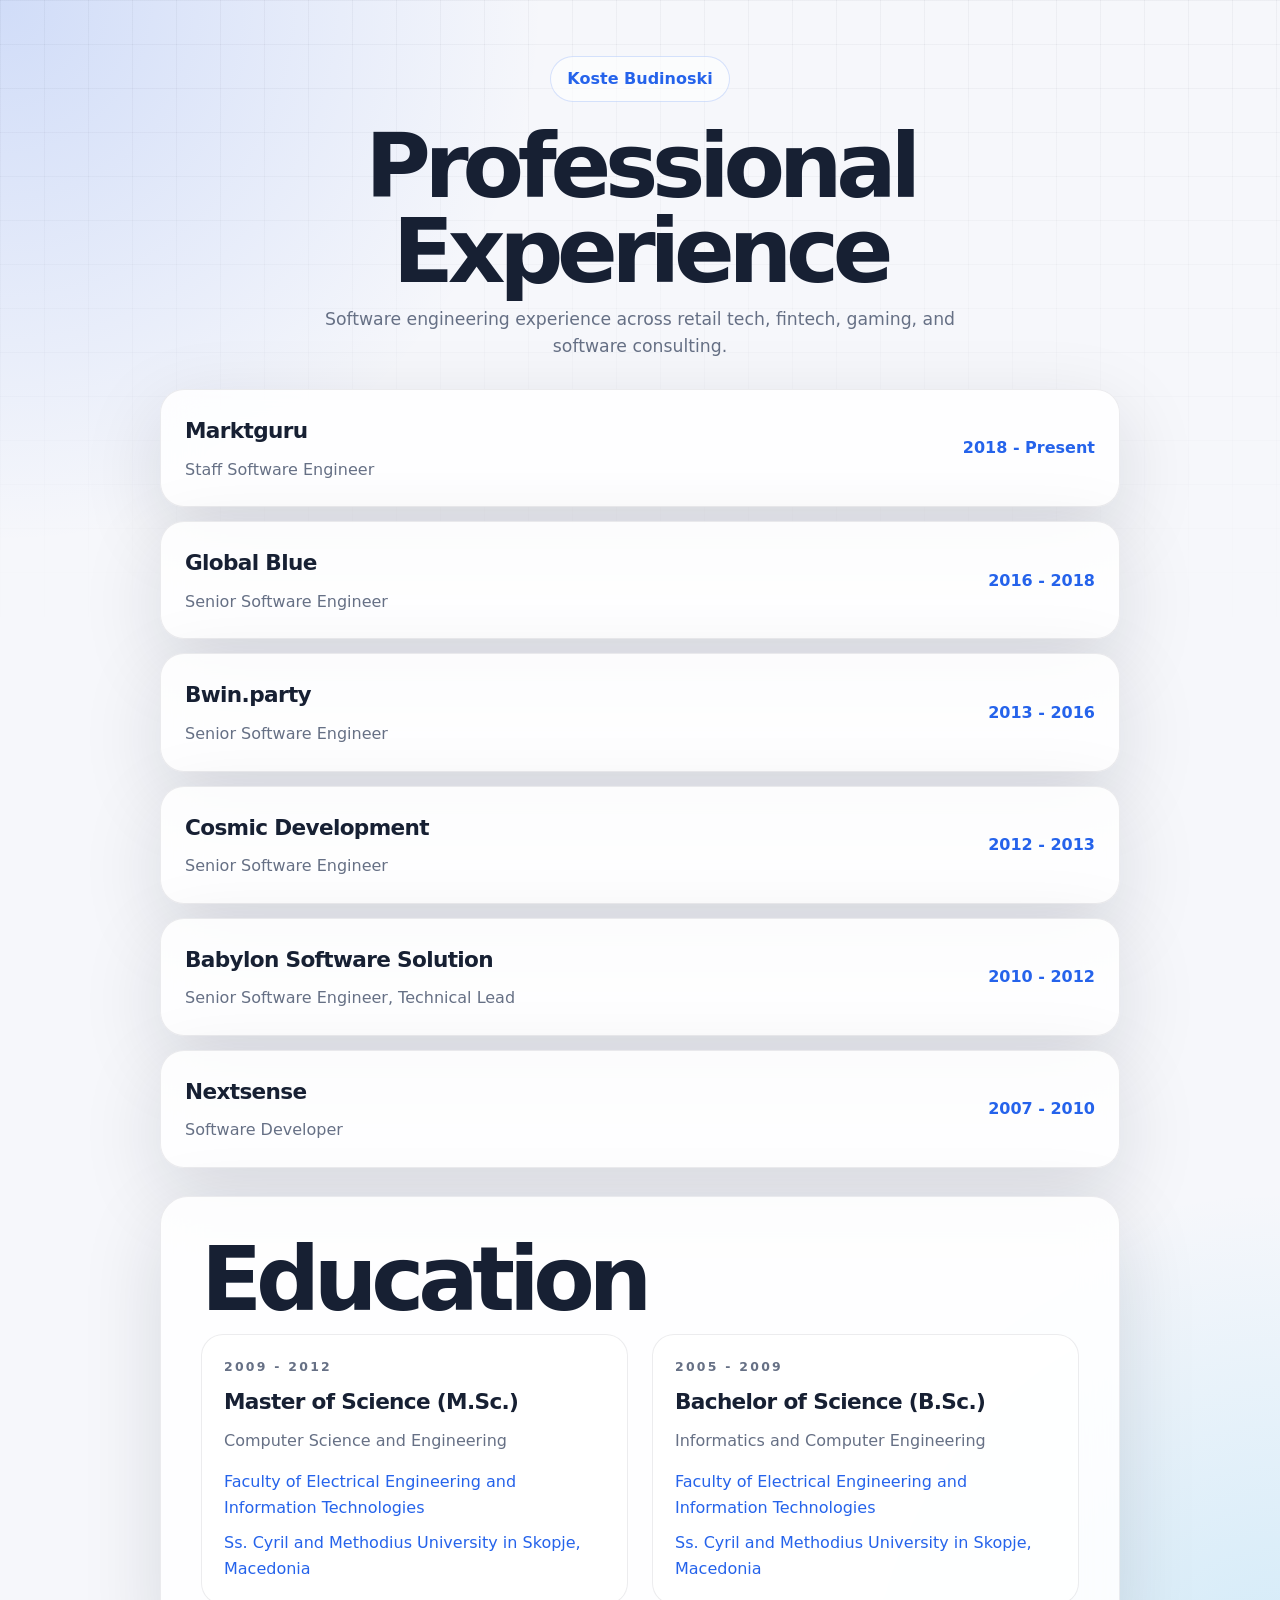
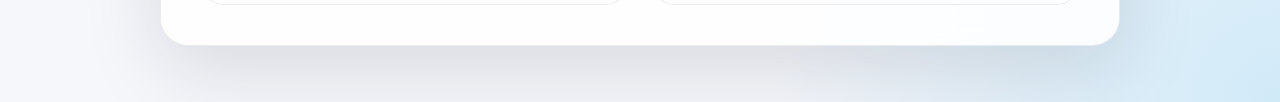
==== commit 1782c80e: "refresh page" ====
--- a/cv.html
+++ b/cv.html
@@ -15,12 +15,13 @@
 	<link rel="canonical" href="https://kostebudinoski.github.io/cv.html">
 	<link rel="icon" href="images/favicon.svg" type="image/svg+xml">
 	<link rel="stylesheet" href="styles.css">
+	<script src="analytics.js" defer></script>
 	<title>Koste Budinoski | Experience</title>
 </head>
 <body>
 	<main class="shell">
 		<header class="page-header">
-			<a class="home-link" href="index.html">Koste Budinoski</a>
+			<a class="home-link" href="index.html" data-analytics-event="home_click" data-analytics-label="Experience page home link">Koste Budinoski</a>
 			<h1>Professional Experience</h1>
 			<p>Software engineering experience across retail tech, fintech, gaming, and software consulting.</p>
 		</header>
@@ -28,44 +29,44 @@
 			<article class="timeline-item">
 				<div>
 					<h2>Marktguru</h2>
-					<p>Senior Software Engineer</p>
+					<p>Staff Software Engineer</p>
 				</div>
-				<a href="https://info.marktguru.at/" target="_blank" rel="noopener">2018 - Present</a>
+				<a href="https://info.marktguru.at/" target="_blank" rel="noopener" data-analytics-event="company_click" data-analytics-label="Marktguru">2018 - Present</a>
 			</article>
 			<article class="timeline-item">
 				<div>
 					<h2>Global Blue</h2>
 					<p>Senior Software Engineer</p>
 				</div>
-				<a href="http://www.globalblue.com/" target="_blank" rel="noopener">2016 - 2018</a>
+				<a href="http://www.globalblue.com/" target="_blank" rel="noopener" data-analytics-event="company_click" data-analytics-label="Global Blue">2016 - 2018</a>
 			</article>
 			<article class="timeline-item">
 				<div>
 					<h2>Bwin.party</h2>
 					<p>Senior Software Engineer</p>
 				</div>
-				<a href="https://www.bwin.com/" target="_blank" rel="noopener">2013 - 2016</a>
+				<a href="https://www.bwin.com/" target="_blank" rel="noopener" data-analytics-event="company_click" data-analytics-label="Bwin.party">2013 - 2016</a>
 			</article>
 			<article class="timeline-item">
 				<div>
 					<h2>Cosmic Development</h2>
 					<p>Senior Software Engineer</p>
 				</div>
-				<a href="http://www.cosmicdevelopment.com/" target="_blank" rel="noopener">2012 - 2013</a>
+				<a href="http://www.cosmicdevelopment.com/" target="_blank" rel="noopener" data-analytics-event="company_click" data-analytics-label="Cosmic Development">2012 - 2013</a>
 			</article>
 			<article class="timeline-item">
 				<div>
 					<h2>Babylon Software Solution</h2>
 					<p>Senior Software Engineer, Technical Lead</p>
 				</div>
-				<a href="http://bss.com.mk/" target="_blank" rel="noopener">2010 - 2012</a>
+				<a href="http://bss.com.mk/" target="_blank" rel="noopener" data-analytics-event="company_click" data-analytics-label="Babylon Software Solution">2010 - 2012</a>
 			</article>
 			<article class="timeline-item">
 				<div>
 					<h2>Nextsense</h2>
 					<p>Software Developer</p>
 				</div>
-				<a href="http://www.nextsense.com/" target="_blank" rel="noopener">2007 - 2010</a>
+				<a href="http://www.nextsense.com/" target="_blank" rel="noopener" data-analytics-event="company_click" data-analytics-label="Nextsense">2007 - 2010</a>
 			</article>
 		</section>
 		<section class="section-card">
@@ -75,25 +76,18 @@
 					<p class="eyebrow">2009 - 2012</p>
 					<h2>Master of Science (M.Sc.)</h2>
 					<p>Computer Science and Engineering</p>
-					<a href="http://www.feit.ukim.edu.mk" target="_blank" rel="noopener">Faculty of Electrical Engineering and Information Technologies</a>
-					<a href="http://www.ukim.edu.mk" target="_blank" rel="noopener">Ss. Cyril and Methodius University in Skopje, Macedonia</a>
+					<a href="http://www.feit.ukim.edu.mk" target="_blank" rel="noopener" data-analytics-event="education_click" data-analytics-label="FEIT Master">Faculty of Electrical Engineering and Information Technologies</a>
+					<a href="http://www.ukim.edu.mk" target="_blank" rel="noopener" data-analytics-event="education_click" data-analytics-label="UKIM Master">Ss. Cyril and Methodius University in Skopje, Macedonia</a>
 				</article>
 				<article>
 					<p class="eyebrow">2005 - 2009</p>
 					<h2>Bachelor of Science (B.Sc.)</h2>
 					<p>Informatics and Computer Engineering</p>
-					<a href="http://www.feit.ukim.edu.mk" target="_blank" rel="noopener">Faculty of Electrical Engineering and Information Technologies</a>
-					<a href="http://www.ukim.edu.mk" target="_blank" rel="noopener">Ss. Cyril and Methodius University in Skopje, Macedonia</a>
+					<a href="http://www.feit.ukim.edu.mk" target="_blank" rel="noopener" data-analytics-event="education_click" data-analytics-label="FEIT Bachelor">Faculty of Electrical Engineering and Information Technologies</a>
+					<a href="http://www.ukim.edu.mk" target="_blank" rel="noopener" data-analytics-event="education_click" data-analytics-label="UKIM Bachelor">Ss. Cyril and Methodius University in Skopje, Macedonia</a>
 				</article>
 			</div>
 		</section>
 	</main>
-	<script async src="https://www.googletagmanager.com/gtag/js?id=UA-114613127-1"></script>
-	<script>
-		window.dataLayer = window.dataLayer || [];
-		function gtag() { dataLayer.push(arguments); }
-		gtag('js', new Date());
-		gtag('config', 'UA-114613127-1');
-	</script>
 </body>
 </html>
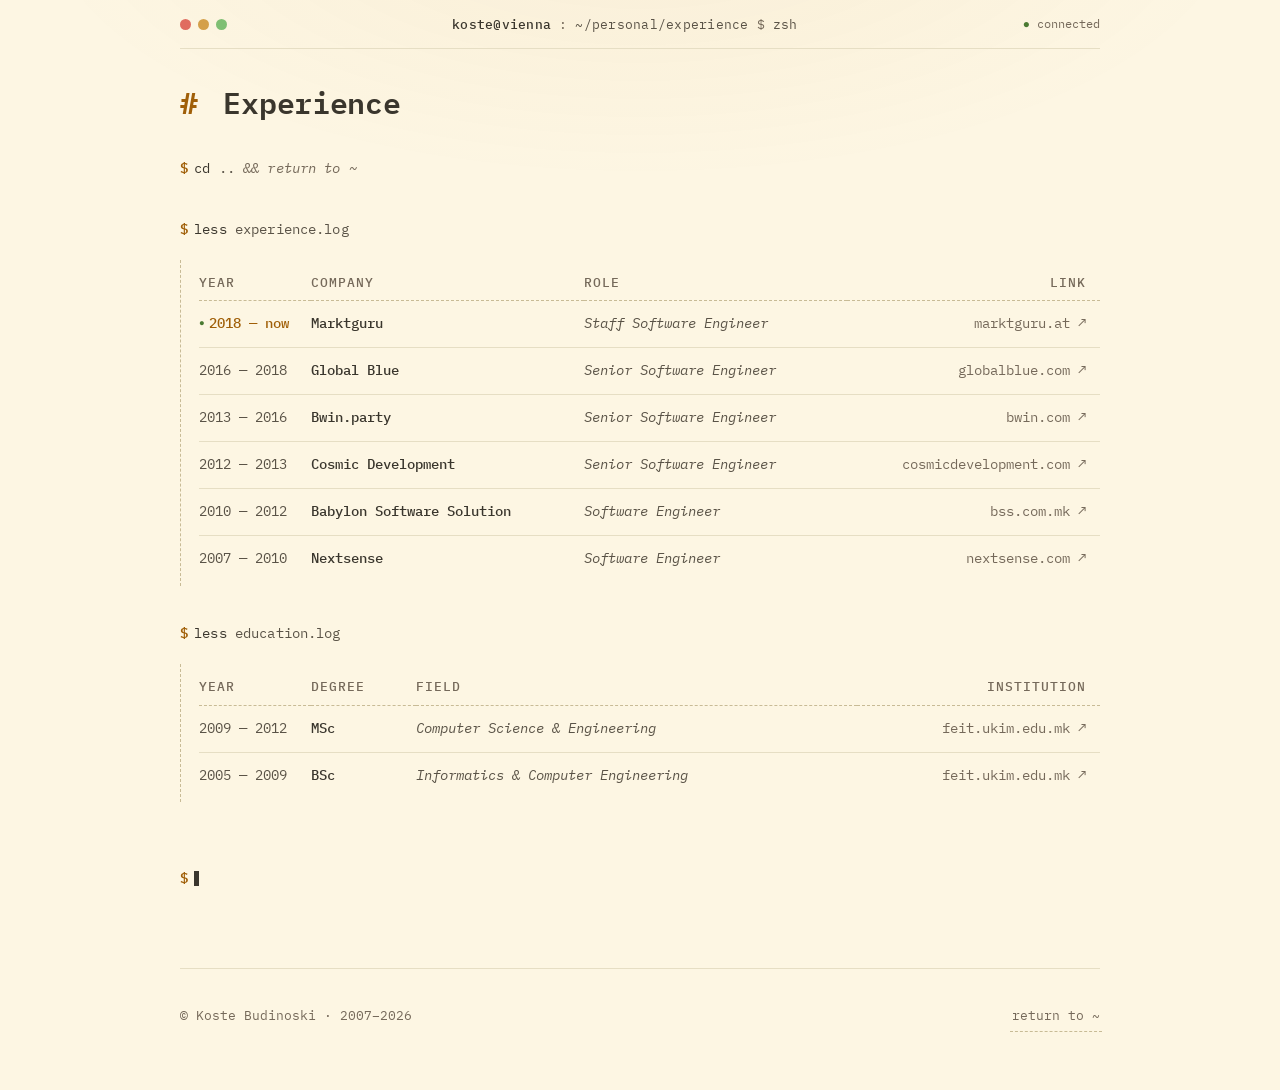
==== commit c6047418: "Refresh page" ====
--- a/cv.html
+++ b/cv.html
@@ -1,93 +1,131 @@
-<!DOCTYPE html>
-<html lang="en">
-<head>
-	<meta charset="UTF-8">
-	<meta name="viewport" content="width=device-width, initial-scale=1.0">
-	<meta http-equiv="X-UA-Compatible" content="ie=edge">
-	<meta name="description" content="Professional experience and education for Koste Budinoski.">
-	<meta property="og:title" content="Koste Budinoski | Experience">
-	<meta property="og:description" content="Professional experience and education for Koste Budinoski, experienced software engineer.">
-	<meta property="og:type" content="website">
-	<meta property="og:url" content="https://kostebudinoski.github.io/cv.html">
-	<meta property="og:image" content="https://kostebudinoski.github.io/images/profile.jpg">
-	<meta property="og:image:alt" content="Koste Budinoski">
-	<meta name="theme-color" content="#2563eb">
-	<link rel="canonical" href="https://kostebudinoski.github.io/cv.html">
-	<link rel="icon" href="images/favicon.svg" type="image/svg+xml">
-	<link rel="stylesheet" href="styles.css">
-	<script src="analytics.js" defer></script>
-	<title>Koste Budinoski | Experience</title>
-</head>
-<body>
-	<main class="shell">
-		<header class="page-header">
-			<a class="home-link" href="index.html" data-analytics-event="home_click" data-analytics-label="Experience page home link">Koste Budinoski</a>
-			<h1>Professional Experience</h1>
-			<p>Software engineering experience across retail tech, fintech, gaming, and software consulting.</p>
-		</header>
-		<section class="timeline" aria-label="Professional experience">
-			<article class="timeline-item">
-				<div>
-					<h2>Marktguru</h2>
-					<p>Staff Software Engineer</p>
-				</div>
-				<a href="https://info.marktguru.at/" target="_blank" rel="noopener" data-analytics-event="company_click" data-analytics-label="Marktguru">2018 - Present</a>
-			</article>
-			<article class="timeline-item">
-				<div>
-					<h2>Global Blue</h2>
-					<p>Senior Software Engineer</p>
-				</div>
-				<a href="http://www.globalblue.com/" target="_blank" rel="noopener" data-analytics-event="company_click" data-analytics-label="Global Blue">2016 - 2018</a>
-			</article>
-			<article class="timeline-item">
-				<div>
-					<h2>Bwin.party</h2>
-					<p>Senior Software Engineer</p>
-				</div>
-				<a href="https://www.bwin.com/" target="_blank" rel="noopener" data-analytics-event="company_click" data-analytics-label="Bwin.party">2013 - 2016</a>
-			</article>
-			<article class="timeline-item">
-				<div>
-					<h2>Cosmic Development</h2>
-					<p>Senior Software Engineer</p>
-				</div>
-				<a href="http://www.cosmicdevelopment.com/" target="_blank" rel="noopener" data-analytics-event="company_click" data-analytics-label="Cosmic Development">2012 - 2013</a>
-			</article>
-			<article class="timeline-item">
-				<div>
-					<h2>Babylon Software Solution</h2>
-					<p>Senior Software Engineer, Technical Lead</p>
-				</div>
-				<a href="http://bss.com.mk/" target="_blank" rel="noopener" data-analytics-event="company_click" data-analytics-label="Babylon Software Solution">2010 - 2012</a>
-			</article>
-			<article class="timeline-item">
-				<div>
-					<h2>Nextsense</h2>
-					<p>Software Developer</p>
-				</div>
-				<a href="http://www.nextsense.com/" target="_blank" rel="noopener" data-analytics-event="company_click" data-analytics-label="Nextsense">2007 - 2010</a>
-			</article>
-		</section>
-		<section class="section-card">
-			<h1>Education</h1>
-			<div class="education-grid">
-				<article>
-					<p class="eyebrow">2009 - 2012</p>
-					<h2>Master of Science (M.Sc.)</h2>
-					<p>Computer Science and Engineering</p>
-					<a href="http://www.feit.ukim.edu.mk" target="_blank" rel="noopener" data-analytics-event="education_click" data-analytics-label="FEIT Master">Faculty of Electrical Engineering and Information Technologies</a>
-					<a href="http://www.ukim.edu.mk" target="_blank" rel="noopener" data-analytics-event="education_click" data-analytics-label="UKIM Master">Ss. Cyril and Methodius University in Skopje, Macedonia</a>
-				</article>
-				<article>
-					<p class="eyebrow">2005 - 2009</p>
-					<h2>Bachelor of Science (B.Sc.)</h2>
-					<p>Informatics and Computer Engineering</p>
-					<a href="http://www.feit.ukim.edu.mk" target="_blank" rel="noopener" data-analytics-event="education_click" data-analytics-label="FEIT Bachelor">Faculty of Electrical Engineering and Information Technologies</a>
-					<a href="http://www.ukim.edu.mk" target="_blank" rel="noopener" data-analytics-event="education_click" data-analytics-label="UKIM Bachelor">Ss. Cyril and Methodius University in Skopje, Macedonia</a>
-				</article>
-			</div>
-		</section>
-	</main>
-</body>
-</html>
+<!DOCTYPE html>
+<html lang="en">
+<head>
+	<meta charset="UTF-8">
+	<meta name="viewport" content="width=device-width, initial-scale=1.0">
+	<meta http-equiv="X-UA-Compatible" content="ie=edge">
+	<meta name="description" content="Professional experience and education for Koste Budinoski.">
+	<meta property="og:title" content="Koste Budinoski | Experience">
+	<meta property="og:description" content="Professional experience and education for Koste Budinoski, experienced software engineer.">
+	<meta property="og:type" content="website">
+	<meta property="og:url" content="https://kostebudinoski.dev/cv.html">
+	<meta property="og:image" content="https://kostebudinoski.dev/images/profile.jpg">
+	<meta property="og:image:alt" content="Koste Budinoski">
+	<meta name="theme-color" content="#0d1117">
+	<meta name="theme-color" content="#fdf6e3" media="(prefers-color-scheme: light)">
+	<link rel="canonical" href="https://kostebudinoski.dev/cv.html">
+	<link rel="icon" href="images/favicon.svg" type="image/svg+xml">
+	<link rel="preconnect" href="https://fonts.googleapis.com">
+	<link rel="preconnect" href="https://fonts.gstatic.com" crossorigin>
+	<link rel="stylesheet" href="https://fonts.googleapis.com/css2?family=IBM+Plex+Mono:ital,wght@0,300;0,400;0,500;0,600;0,700;1,400;1,500&display=swap">
+	<link rel="stylesheet" href="styles.css">
+	<script src="analytics.js" defer></script>
+	<title>Koste Budinoski | Experience</title>
+</head>
+<body>
+	<a class="skip" href="#main">Skip to content</a>
+	<header class="chrome" role="banner">
+		<span class="chrome__dots" aria-hidden="true"><i></i><i></i><i></i></span>
+		<span class="chrome__title"><b>koste@vienna</b><span class="sep">:</span>~/personal/experience<span class="sep">$</span>zsh</span>
+		<span class="chrome__meta"><span class="ok">●</span> connected</span>
+	</header>
+
+	<main id="main" class="term">
+		<h1 class="page-h1"><span class="page-h1__hash">#</span> Experience</h1>
+		<section class="cmd-block">
+			<p class="prompt"><span class="dollar">$</span><span class="cmd">cd</span> <span class="arg">..</span> <span class="comment">&amp;&amp; <a class="prompt-link" href="index.html" data-analytics-event="home_click" data-analytics-label="Experience page home link">return to ~</a></span></p>
+		</section>
+
+		<section class="cmd-block">
+			<p class="prompt"><span class="dollar">$</span><span class="cmd">less</span> <span class="arg">experience.log</span></p>
+			<div class="output">
+				<table class="term-table" aria-label="Professional experience">
+					<thead>
+						<tr>
+							<th scope="col">Year</th>
+							<th scope="col">Company</th>
+							<th scope="col">Role</th>
+							<th scope="col" style="text-align:right;">Link</th>
+						</tr>
+					</thead>
+					<tbody>
+						<tr>
+							<td class="col-year current"><span class="status">●</span>2018 — now</td>
+							<th scope="row" class="col-company">Marktguru</th>
+							<td class="col-role">Staff Software Engineer</td>
+							<td class="col-link"><a href="https://info.marktguru.at/" target="_blank" rel="noopener" data-analytics-event="company_click" data-analytics-label="Marktguru">marktguru.at ↗</a></td>
+						</tr>
+						<tr>
+							<td class="col-year">2016 — 2018</td>
+							<th scope="row" class="col-company">Global Blue</th>
+							<td class="col-role">Senior Software Engineer</td>
+							<td class="col-link"><a href="http://www.globalblue.com/" target="_blank" rel="noopener" data-analytics-event="company_click" data-analytics-label="Global Blue">globalblue.com ↗</a></td>
+						</tr>
+						<tr>
+							<td class="col-year">2013 — 2016</td>
+							<th scope="row" class="col-company">Bwin.party</th>
+							<td class="col-role">Senior Software Engineer</td>
+							<td class="col-link"><a href="https://www.bwin.com/" target="_blank" rel="noopener" data-analytics-event="company_click" data-analytics-label="Bwin.party">bwin.com ↗</a></td>
+						</tr>
+						<tr>
+							<td class="col-year">2012 — 2013</td>
+							<th scope="row" class="col-company">Cosmic Development</th>
+							<td class="col-role">Senior Software Engineer</td>
+							<td class="col-link"><a href="http://www.cosmicdevelopment.com/" target="_blank" rel="noopener" data-analytics-event="company_click" data-analytics-label="Cosmic Development">cosmicdevelopment.com ↗</a></td>
+						</tr>
+						<tr>
+							<td class="col-year">2010 — 2012</td>
+							<th scope="row" class="col-company">Babylon Software Solution</th>
+							<td class="col-role">Software Engineer</td>
+							<td class="col-link"><a href="http://bss.com.mk/" target="_blank" rel="noopener" data-analytics-event="company_click" data-analytics-label="Babylon Software Solution">bss.com.mk ↗</a></td>
+						</tr>
+						<tr>
+							<td class="col-year">2007 — 2010</td>
+							<th scope="row" class="col-company">Nextsense</th>
+							<td class="col-role">Software Engineer</td>
+							<td class="col-link"><a href="http://www.nextsense.com/" target="_blank" rel="noopener" data-analytics-event="company_click" data-analytics-label="Nextsense">nextsense.com ↗</a></td>
+						</tr>
+					</tbody>
+				</table>
+			</div>
+		</section>
+
+		<section class="cmd-block">
+			<p class="prompt"><span class="dollar">$</span><span class="cmd">less</span> <span class="arg">education.log</span></p>
+			<div class="output">
+				<table class="term-table" aria-label="Education">
+					<thead>
+						<tr>
+							<th scope="col">Year</th>
+							<th scope="col">Degree</th>
+							<th scope="col">Field</th>
+							<th scope="col" style="text-align:right;">Institution</th>
+						</tr>
+					</thead>
+					<tbody>
+						<tr>
+							<td class="col-year">2009 — 2012</td>
+							<th scope="row" class="col-company">MSc</th>
+							<td class="col-role">Computer Science &amp; Engineering</td>
+							<td class="col-link"><a href="http://www.feit.ukim.edu.mk" target="_blank" rel="noopener" data-analytics-event="education_click" data-analytics-label="FEIT Master">feit.ukim.edu.mk ↗</a></td>
+						</tr>
+						<tr>
+							<td class="col-year">2005 — 2009</td>
+							<th scope="row" class="col-company">BSc</th>
+							<td class="col-role">Informatics &amp; Computer Engineering</td>
+							<td class="col-link"><a href="http://www.feit.ukim.edu.mk" target="_blank" rel="noopener" data-analytics-event="education_click" data-analytics-label="FEIT Bachelor">feit.ukim.edu.mk ↗</a></td>
+						</tr>
+					</tbody>
+				</table>
+			</div>
+		</section>
+
+		<p class="term-end" aria-hidden="true"><span class="dollar">$</span><span class="caret"></span></p>
+	</main>
+
+	<footer class="footer">
+		<span>&copy; Koste Budinoski &middot; 2007–2026</span>
+		<a href="index.html">return to ~</a>
+	</footer>
+</body>
+</html>
--- a/styles.css
+++ b/styles.css
@@ -1,377 +1,844 @@
+/* ===================================================================
+   Koste Budinoski — terminal aesthetic
+   Modern IDE/editor feel · IBM Plex Mono · amber accent · light + dark
+   =================================================================== */
+
 :root {
-	--bg: #f6f7fb;
-	--card: rgba(255, 255, 255, 0.86);
-	--card-border: rgba(17, 24, 39, 0.08);
-	--text: #172033;
-	--muted: #667085;
-	--accent: #2563eb;
-	--accent-dark: #1d4ed8;
-	--avatar-border: #ffffff;
-	--grid-line: rgba(15, 23, 42, 0.04);
-	--pill: rgba(255, 255, 255, 0.6);
-	--subcard: rgba(255, 255, 255, 0.62);
-	--shadow: 0 24px 80px rgba(17, 24, 39, 0.13);
-}
-
-* {
-	box-sizing: border-box;
+	color-scheme: light dark;
+
+	/* Dark (default) */
+	--bg:           #0d1117;
+	--bg-soft:      #161b22;
+	--bg-elev:      #1c232b;
+	--text:         #c9d1d9;
+	--text-soft:    #8b949e;
+	--text-muted:   #6e7681;
+	--accent:       #e0a85a;
+	--accent-soft:  #b8740f;
+	--ok:           #7fbf73;
+	--rule:         #21262d;
+	--rule-strong:  #30363d;
+	--selection:    rgba(224, 168, 90, 0.30);
+
+	--font-mono: "IBM Plex Mono", ui-monospace, "JetBrains Mono", "SFMono-Regular", "Cascadia Mono", "Roboto Mono", Menlo, monospace;
+
+	--max: 920px;
+	--gutter: clamp(16px, 4vw, 48px);
+	--space-1: clamp(8px,  1vw, 12px);
+	--space-2: clamp(14px, 1.5vw, 22px);
+	--space-3: clamp(22px, 2.8vw, 36px);
+	--space-4: clamp(38px, 5vw, 64px);
+
+	--ease: cubic-bezier(0.22, 1, 0.36, 1);
+}
+
+@media (prefers-color-scheme: light) {
+	:root {
+		--bg:           #fdf6e3;
+		--bg-soft:      #f6eed3;
+		--bg-elev:      #ede4c5;
+		--text:         #3a362d;
+		--text-soft:    #5a5347;
+		--text-muted:   #75695a;
+		--accent:       #a05f08;
+		--accent-soft:  #8a560a;
+		--ok:           #4a7a32;
+		--rule:         #e6dec4;
+		--rule-strong:  #c8bb96;
+		--selection:    rgba(160, 95, 8, 0.20);
+	}
+}
+
+* { box-sizing: border-box; }
+
+html {
+	scroll-behavior: smooth;
+	-webkit-text-size-adjust: 100%;
 }
 
 body {
 	margin: 0;
 	min-height: 100vh;
-	color: var(--text);
-	background:
-		radial-gradient(circle at top left, rgba(37, 99, 235, 0.18), transparent 34rem),
-		radial-gradient(circle at bottom right, rgba(14, 165, 233, 0.16), transparent 32rem),
-		var(--bg);
-	font-family: Inter, ui-sans-serif, system-ui, -apple-system, BlinkMacSystemFont, "Segoe UI", sans-serif;
-	line-height: 1.6;
-}
-
+	background: var(--bg);
+	color: var(--text);
+	font-family: var(--font-mono);
+	font-size: 15px;
+	font-weight: 400;
+	line-height: 1.62;
+	font-variant-ligatures: contextual;
+	font-feature-settings: "calt" 1, "tnum" 1;
+	-webkit-font-smoothing: antialiased;
+	-moz-osx-font-smoothing: grayscale;
+	overflow-x: hidden;
+}
+
+@media (max-width: 640px) {
+	body { font-size: 15.5px; line-height: 1.65; }
+}
+
+/* Subtle ambient glow from top */
 body::before {
+	content: "";
 	position: fixed;
 	inset: 0;
 	z-index: -1;
+	pointer-events: none;
+	background:
+		radial-gradient(ellipse 80% 50% at 50% -10%, rgba(224, 168, 90, 0.08), transparent 60%),
+		radial-gradient(ellipse 60% 40% at 100% 100%, rgba(224, 168, 90, 0.04), transparent 60%);
+}
+
+@media (prefers-color-scheme: light) {
+	body::before {
+		background:
+			radial-gradient(ellipse 80% 50% at 50% -10%, rgba(184, 116, 15, 0.06), transparent 60%);
+	}
+}
+
+::selection {
+	background: var(--selection);
+	color: var(--text);
+}
+
+a {
+	color: inherit;
+	text-decoration: none;
+	transition: color 200ms var(--ease), background 200ms var(--ease);
+}
+
+a:hover,
+a:focus-visible {
+	color: var(--accent);
+}
+
+a:focus-visible {
+	outline: 2px solid var(--accent);
+	outline-offset: 3px;
+	border-radius: 2px;
+}
+
+/* Skip link */
+.skip {
+	position: absolute;
+	width: 1px;
+	height: 1px;
+	padding: 0;
+	overflow: hidden;
+	clip: rect(0 0 0 0);
+	white-space: nowrap;
+}
+.skip:focus {
+	position: fixed;
+	top: 10px;
+	left: 10px;
+	width: auto;
+	height: auto;
+	padding: 8px 14px;
+	clip: auto;
+	overflow: visible;
+	background: var(--accent);
+	color: var(--bg);
+	font-weight: 600;
+	z-index: 100;
+}
+
+/* =========== Window chrome =========== */
+.chrome {
+	display: grid;
+	grid-template-columns: auto 1fr auto;
+	align-items: center;
+	gap: var(--space-2);
+	width: min(var(--max), 100% - var(--gutter) * 2);
+	margin: 0 auto;
+	padding: 14px 0;
+	border-bottom: 1px solid var(--rule);
+	font-size: 12.5px;
+	color: var(--text-muted);
+	opacity: 0;
+	animation: fade-in 0.4s var(--ease) forwards;
+}
+
+.chrome__dots {
+	display: inline-flex;
+	gap: 7px;
+}
+.chrome__dots i {
+	width: 11px;
+	height: 11px;
+	border-radius: 999px;
+	background: var(--rule-strong);
+	display: inline-block;
+}
+.chrome__dots i:nth-child(1) { background: #e06c5f; }
+.chrome__dots i:nth-child(2) { background: #d4a04a; }
+.chrome__dots i:nth-child(3) { background: #7fbf73; }
+
+.chrome__title {
+	justify-self: center;
+	color: var(--text-soft);
+	letter-spacing: 0.02em;
+	min-width: 0;
+	overflow: hidden;
+	text-overflow: ellipsis;
+	white-space: nowrap;
+}
+
+.chrome__title b {
+	color: var(--text);
+	font-weight: 500;
+}
+
+.chrome__title .sep {
+	color: var(--text-muted);
+	margin: 0 8px;
+}
+
+.chrome__meta {
+	font-size: 12px;
+	color: var(--text-muted);
+}
+
+.chrome__meta .ok {
+	color: var(--ok);
+}
+
+@media (max-width: 640px) {
+	.chrome {
+		grid-template-columns: auto minmax(0, 1fr);
+		padding: 12px 0;
+	}
+	.chrome__meta { display: none; }
+	.chrome__title {
+		justify-self: end;
+		font-size: 11.5px;
+		letter-spacing: 0;
+	}
+	.chrome__title .sep { margin: 0 5px; }
+}
+
+@media (max-width: 420px) {
+	.chrome__title { display: none; }
+	.chrome { grid-template-columns: 1fr; }
+	.chrome__dots { justify-self: start; }
+}
+
+/* =========== Page container =========== */
+.term {
+	width: min(var(--max), 100% - var(--gutter) * 2);
+	margin: 0 auto;
+	padding: var(--space-3) 0 var(--space-4);
+}
+
+/* =========== Page H1 (interior pages) =========== */
+.page-h1 {
+	margin: 0 0 var(--space-3);
+	font-family: var(--font-mono);
+	font-size: clamp(1.4rem, 3.4vw, 1.85rem);
+	font-weight: 600;
+	line-height: 1.2;
+	letter-spacing: -0.01em;
+	color: var(--text);
+}
+
+.page-h1__hash {
+	color: var(--accent);
+	margin-right: 8px;
+	font-weight: 600;
+}
+
+/* =========== Inline link inside a $ prompt =========== */
+.prompt-link {
+	display: inline-block;
+	padding: 8px 4px;
+	margin: -8px -4px;
+	color: inherit;
+	border-bottom: 1px dashed currentColor;
+}
+
+.prompt-link:hover,
+.prompt-link:focus-visible {
+	color: var(--accent);
+}
+
+/* =========== Command block (prompt + output) =========== */
+.cmd-block {
+	margin: 0 0 var(--space-3);
+	opacity: 0;
+	animation: fade-up 0.55s var(--ease) forwards;
+}
+
+.cmd-block:nth-of-type(1) { animation-delay: 0.05s; }
+.cmd-block:nth-of-type(2) { animation-delay: 0.18s; }
+.cmd-block:nth-of-type(3) { animation-delay: 0.30s; }
+.cmd-block:nth-of-type(4) { animation-delay: 0.42s; }
+.cmd-block:nth-of-type(5) { animation-delay: 0.54s; }
+.cmd-block:nth-of-type(6) { animation-delay: 0.66s; }
+.cmd-block:nth-of-type(7) { animation-delay: 0.78s; }
+
+.prompt {
+	margin: 0 0 var(--space-2);
+	font-size: 13.5px;
+	color: var(--text);
+	letter-spacing: 0.01em;
+	white-space: nowrap;
+	overflow: hidden;
+	text-overflow: ellipsis;
+}
+
+@media (max-width: 640px) {
+	.prompt {
+		font-size: 14.5px;
+		white-space: normal;
+		overflow: visible;
+		text-overflow: clip;
+		overflow-wrap: anywhere;
+	}
+	.cmd-block { margin-bottom: var(--space-4); }
+}
+
+.prompt .user {
+	color: var(--ok);
+}
+
+.prompt .dollar {
+	color: var(--accent);
+	font-weight: 600;
+	margin-right: 6px;
+	user-select: none;
+}
+
+.prompt .flag {
+	color: var(--accent);
+}
+
+.prompt .arg {
+	color: var(--text-soft);
+}
+
+.output {
+	padding: 4px 0 4px 18px;
+	border-left: 1px dashed var(--rule-strong);
+	color: var(--text);
+}
+
+@media (max-width: 540px) {
+	.output {
+		padding-left: 12px;
+	}
+}
+
+.output > * + * { margin-top: var(--space-2); }
+
+.comment {
+	color: var(--text-muted);
+	font-style: italic;
+}
+
+/* =========== Hero (whoami output) =========== */
+.hero {
+	--portrait-w: clamp(150px, 17vw, 210px);
+	display: grid;
+	grid-template-columns: var(--portrait-w) minmax(0, 1fr);
+	column-gap: 28px;
+	align-items: start;
+}
+
+.hero__portrait {
+	margin: 0;
+	position: relative;
+	width: var(--portrait-w);
+}
+
+.hero__portrait img {
+	display: block;
+	width: 100%;
+	aspect-ratio: 4 / 5;
+	object-fit: cover;
+	border: 1px solid var(--rule-strong);
+	background: var(--bg-soft);
+	filter: grayscale(0.5) contrast(1.04);
+	user-select: none;
+	-webkit-user-drag: none;
+}
+
+.hero__portrait::after {
 	content: "";
-	background-image: linear-gradient(var(--grid-line) 1px, transparent 1px),
-		linear-gradient(90deg, var(--grid-line) 1px, transparent 1px);
-	background-size: 44px 44px;
-	mask-image: linear-gradient(to bottom, black, transparent 72%);
-}
-
-a {
-	color: var(--accent);
-	text-decoration: none;
-	transition: color 160ms ease, transform 160ms ease, border-color 160ms ease, box-shadow 160ms ease;
-}
-
-a:hover,
-a:focus {
-	color: var(--accent-dark);
-}
-
-.shell {
-	width: min(960px, calc(100% - 32px));
+	position: absolute;
+	inset: 0;
+	aspect-ratio: 4 / 5;
+	background: var(--accent);
+	mix-blend-mode: multiply;
+	opacity: 0.10;
+	pointer-events: none;
+	transition: opacity 400ms var(--ease);
+}
+
+.hero__portrait:hover::after {
+	opacity: 0.02;
+}
+
+.hero__portrait figcaption {
+	margin-top: 8px;
+	font-size: 11.5px;
+	color: var(--text-muted);
+	font-family: var(--font-mono);
+	text-align: center;
+	letter-spacing: 0.02em;
+}
+
+.hero__text { min-width: 0; }
+
+.hero__rule {
+	margin: 8px 0 10px;
+	color: var(--text-muted);
+	font-size: 12px;
+	line-height: 1;
+	letter-spacing: 0;
+	user-select: none;
+	overflow: hidden;
+	white-space: nowrap;
+}
+
+.hero__name {
+	margin: 0;
+	font-family: var(--font-mono);
+	font-weight: 600;
+	font-size: clamp(1.7rem, 6.2vw, 3rem);
+	line-height: 1.04;
+	letter-spacing: -0.02em;
+	color: var(--text);
+	overflow-wrap: anywhere;
+}
+
+.hero__name .last {
+	color: var(--accent);
+}
+
+.hero__role {
+	margin: 14px 0 0;
+	font-size: 13.5px;
+	color: var(--text-soft);
+	letter-spacing: 0.02em;
+}
+
+.hero__role .sep {
+	color: var(--text-muted);
+	margin: 0 8px;
+}
+
+.hero__status {
+	margin: var(--space-3) 0 0;
+	padding: 0;
+	max-width: 460px;
+	background: transparent;
+	border: 0;
+	border-radius: 0;
+	display: grid;
+	grid-template-columns: max-content minmax(0, 1fr);
+	row-gap: 6px;
+	column-gap: 14px;
+	font-size: 13px;
+	line-height: 1.45;
+	min-width: 0;
+}
+
+.hero__status dt {
+	color: var(--text-muted);
+	text-transform: lowercase;
+	letter-spacing: 0.04em;
+}
+
+.hero__status dd {
+	margin: 0;
+	color: var(--text);
+	overflow-wrap: anywhere;
+}
+
+.hero__status dd a {
+	display: inline-block;
+	padding: 10px 4px;
+	margin: -10px -4px;
+	color: var(--text);
+}
+
+.hero__status dd a:hover,
+.hero__status dd a:focus-visible {
+	color: var(--accent);
+}
+
+.dot {
+	display: inline-block;
+	width: 8px;
+	height: 8px;
+	border-radius: 999px;
+	background: var(--ok);
+	margin-right: 6px;
+	vertical-align: 0.06em;
+	box-shadow: 0 0 8px rgba(127, 191, 115, 0.55);
+	animation: pulse 2.2s ease-in-out infinite;
+}
+
+@media (max-width: 620px) {
+	.hero {
+		--portrait-w: clamp(150px, 42vw, 200px);
+		grid-template-columns: 1fr;
+		row-gap: var(--space-3);
+		justify-items: start;
+	}
+	.hero__status {
+		row-gap: 8px;
+		column-gap: 14px;
+		font-size: 14px;
+	}
+	.hero__rule { font-size: 13px; }
+}
+
+/* =========== Prose output (cat / less) =========== */
+.output p {
+	max-width: 72ch;
+	font-size: 14.5px;
+	color: var(--text);
+}
+
+.output p .em {
+	color: var(--accent);
+	font-style: normal;
+}
+
+/* =========== Link list (ls output) =========== */
+.links {
+	margin: 0;
+	padding: 0;
+	list-style: none;
+	display: grid;
+	gap: 4px;
+}
+
+.links a {
+	display: grid;
+	grid-template-columns: 4ch minmax(0, 22ch) minmax(0, 1fr) auto;
+	align-items: baseline;
+	gap: 14px;
+	padding: 9px 12px 9px 10px;
+	margin-left: -10px;
+	border-radius: 4px;
+	color: var(--text);
+	font-size: 14px;
+	transition: background 180ms var(--ease), color 180ms var(--ease);
+}
+
+.links a:hover,
+.links a:focus-visible {
+	background: var(--bg-soft);
+	color: var(--text);
+	outline: none;
+}
+
+.links a .num {
+	color: var(--text-muted);
+	font-weight: 500;
+}
+
+.links a:hover .num,
+.links a:focus-visible .num {
+	color: var(--accent);
+}
+
+.links a .name {
+	color: var(--text);
+	font-weight: 500;
+}
+
+.links a:hover .name,
+.links a:focus-visible .name {
+	color: var(--accent);
+}
+
+.links a .desc {
+	color: var(--text-muted);
+	font-size: 13px;
+}
+
+.links a .arrow {
+	color: var(--text-muted);
+	font-size: 14px;
+	transition: transform 240ms var(--ease), color 240ms var(--ease);
+}
+
+.links a:hover .arrow,
+.links a:focus-visible .arrow {
+	color: var(--accent);
+	transform: translateX(4px);
+}
+
+@media (max-width: 640px) {
+	.links a {
+		grid-template-columns: 4ch minmax(0, 1fr) auto;
+		gap: 12px;
+		padding: 16px 12px 16px 10px;
+		font-size: 15.5px;
+		min-height: 48px;
+	}
+	.links a .desc { display: none; }
+	.links a .name { overflow-wrap: anywhere; }
+	.links a .num { font-size: 14px; }
+	.links a .arrow { font-size: 16px; }
+}
+
+/* =========== Tables (CV) =========== */
+.term-table {
+	width: 100%;
+	border-collapse: collapse;
+	font-size: 13.5px;
+	font-variant-numeric: tabular-nums;
+}
+
+.term-table caption {
+	text-align: left;
+	color: var(--text-muted);
+	padding-bottom: 10px;
+	font-size: 12.5px;
+	letter-spacing: 0.06em;
+	text-transform: uppercase;
+}
+
+.term-table thead th {
+	padding: 8px 14px 8px 0;
+	text-align: left;
+	font-weight: 500;
+	color: var(--text-muted);
+	border-bottom: 1px dashed var(--rule-strong);
+	font-size: 12.5px;
+	letter-spacing: 0.08em;
+	text-transform: uppercase;
+}
+
+.term-table tbody td,
+.term-table tbody th {
+	padding: 12px 14px 12px 0;
+	border-bottom: 1px solid var(--rule);
+	vertical-align: top;
+	font-weight: 400;
+	text-align: left;
+}
+
+.term-table tbody tr:last-child td,
+.term-table tbody tr:last-child th { border-bottom: 0; }
+
+.term-table tbody tr:hover td,
+.term-table tbody tr:hover th {
+	background: var(--bg-soft);
+}
+
+.term-table .col-year { width: 14ch; color: var(--text-soft); white-space: nowrap; }
+.term-table .col-year.current { color: var(--accent); font-weight: 500; }
+.term-table .col-company { color: var(--text); font-weight: 500; }
+.term-table .col-role { color: var(--text-soft); font-style: italic; }
+.term-table .col-link { text-align: right; color: var(--text-muted); white-space: nowrap; }
+.term-table .col-link a {
+	display: inline-block;
+	padding: 14px 4px;
+	margin: -14px -4px;
+	color: var(--text-muted);
+	border-radius: 4px;
+}
+.term-table .col-link a:hover,
+.term-table .col-link a:focus-visible { color: var(--accent); }
+
+.term-table .status {
+	color: var(--ok);
+	font-size: 0.7em;
+	vertical-align: 0.3em;
+	margin-right: 4px;
+	animation: pulse 2.2s ease-in-out infinite;
+}
+
+@media (max-width: 760px) {
+	.term-table thead { display: none; }
+	.term-table tr {
+		display: block;
+		padding: 14px 0;
+		border-bottom: 1px solid var(--rule);
+	}
+	.term-table tbody tr:hover td,
+	.term-table tbody tr:hover th { background: transparent; }
+	.term-table td,
+	.term-table th {
+		display: block;
+		padding: 2px 0;
+		border: 0;
+	}
+	.term-table .col-year { padding-bottom: 6px; }
+	.term-table .col-company { font-size: 15.5px; padding-bottom: 4px; }
+	.term-table .col-link { text-align: left; padding-top: 8px; }
+	.term-table .col-link a {
+		padding: 10px 2px;
+		margin: -10px -2px;
+		min-height: 44px;
+		display: inline-flex;
+		align-items: center;
+	}
+}
+
+/* =========== Papers (Publications) =========== */
+.papers {
+	margin: 0;
+	padding: 0;
+	list-style: none;
+	display: grid;
+	gap: 2px;
+}
+
+.paper {
+	display: grid;
+	grid-template-columns: 5ch minmax(0, 1fr) auto;
+	column-gap: 18px;
+	align-items: baseline;
+	padding: 14px 14px 14px 10px;
+	margin-left: -10px;
+	border-radius: 4px;
+	border-bottom: 1px dashed var(--rule);
+	transition: background 180ms var(--ease);
+}
+
+.paper:last-child { border-bottom: 0; }
+
+.paper:hover {
+	background: var(--bg-soft);
+}
+
+.paper__num {
+	color: var(--text-muted);
+	font-weight: 500;
+	align-self: start;
+	padding-top: 2px;
+	font-variant-numeric: tabular-nums;
+}
+
+.paper__body { min-width: 0; }
+
+.paper__title {
+	margin: 0;
+	font-size: 14.5px;
+	font-weight: 500;
+	color: var(--text);
+	line-height: 1.45;
+	letter-spacing: -0.005em;
+}
+
+.paper:hover .paper__title { color: var(--accent); }
+
+.paper__authors {
+	margin: 6px 0 0;
+	font-size: 13px;
+	color: var(--text-soft);
+	line-height: 1.5;
+}
+
+.paper__year {
+	color: var(--accent);
+	font-weight: 500;
+	align-self: start;
+	padding-top: 2px;
+	font-variant-numeric: tabular-nums;
+}
+
+@media (max-width: 540px) {
+	.paper {
+		grid-template-columns: 5ch 1fr;
+		row-gap: 6px;
+	}
+	.paper__year {
+		grid-column: 2;
+		font-size: 12.5px;
+	}
+}
+
+/* =========== Trailing prompt + caret =========== */
+.term-end {
+	margin-top: var(--space-4);
+	font-size: 14px;
+	color: var(--text);
+}
+
+.term-end .dollar {
+	color: var(--accent);
+	font-weight: 600;
+	margin-right: 6px;
+}
+
+.caret {
+	display: inline-block;
+	width: 0.6ch;
+	height: 1.05em;
+	background: var(--text);
+	vertical-align: -0.18em;
+	animation: blink 1.05s steps(2, end) infinite;
+}
+
+/* =========== Footer =========== */
+.footer {
+	width: min(var(--max), 100% - var(--gutter) * 2);
 	margin: 0 auto;
-	padding: 56px 0;
-}
-
-.hero {
-	display: grid;
-	min-height: 100vh;
-	place-items: center;
-}
-
-.hero-card,
-.section-card,
-.timeline-item {
-	border: 1px solid var(--card-border);
-	background: var(--card);
-	box-shadow: var(--shadow);
-	backdrop-filter: blur(18px);
-}
-
-.hero-card {
-	width: min(760px, 100%);
-	padding: clamp(32px, 7vw, 64px);
-	border-radius: 36px;
-	text-align: center;
-}
-
-.avatar {
-	width: 168px;
-	height: 168px;
-	object-fit: cover;
-	background: #08111f;
-	border: 6px solid var(--avatar-border);
-	border-radius: 999px;
-	box-shadow: 0 18px 45px rgba(37, 99, 235, 0.24);
-}
-
-.eyebrow {
-	margin: 24px 0 8px;
-	color: var(--accent);
-	font-size: 0.78rem;
-	font-weight: 800;
-	letter-spacing: 0.18em;
-	text-transform: uppercase;
-}
-
-h1,
-h2,
-h3,
-p {
-	margin-top: 0;
-}
-
-h1 {
-	margin-bottom: 12px;
-	font-size: clamp(2.6rem, 9vw, 5.6rem);
-	line-height: 0.95;
-	letter-spacing: -0.07em;
-}
-
-h2 {
-	margin-bottom: 8px;
-	font-size: 1.35rem;
-	letter-spacing: -0.03em;
-}
-
-.tagline,
-.page-header p,
-.short-info,
-.timeline-item p,
-.publication-list span,
-.education-grid p {
-	color: var(--muted);
-}
-
-.tagline {
-	font-size: clamp(1.1rem, 3vw, 1.35rem);
-}
-
-.short-info {
-	max-width: 560px;
-	margin: 0 auto 16px;
-}
-
-.expertise-summary {
-	max-width: 610px;
-	margin: 0 auto 28px;
-	color: var(--muted);
-}
-
-.cta-row {
+	padding: var(--space-3) 0 var(--space-4);
+	border-top: 1px solid var(--rule);
 	display: flex;
 	flex-wrap: wrap;
-	justify-content: center;
-	gap: 12px;
-	margin-bottom: 34px;
-}
-
-.card-grid {
-	display: grid;
-	grid-template-columns: repeat(2, minmax(0, 1fr));
-	gap: 16px;
-	margin: 34px 0;
-}
-
-.feature-card {
-	display: flex;
-	align-items: center;
-	gap: 16px;
-	padding: 18px;
-	border: 1px solid var(--card-border);
-	border-radius: 22px;
-	background: var(--pill);
-	color: var(--text);
-	text-align: left;
-}
-
-.feature-card:hover,
-.feature-card:focus {
-	transform: translateY(-3px);
-	border-color: rgba(37, 99, 235, 0.28);
-	box-shadow: 0 18px 45px rgba(37, 99, 235, 0.14);
-	color: var(--text);
-}
-
-.feature-icon {
-	display: inline-grid;
-	width: 52px;
-	height: 52px;
-	flex: 0 0 auto;
-	place-items: center;
-	border-radius: 16px;
-	background: linear-gradient(135deg, var(--accent), #0ea5e9);
-	color: #ffffff;
-	font-weight: 800;
-}
-
-.feature-card strong,
-.feature-card small {
-	display: block;
-}
-
-.feature-card small {
-	color: var(--muted);
-}
-
-.button,
-.home-link {
-	display: inline-flex;
-	align-items: center;
-	justify-content: center;
-	border: 1px solid rgba(37, 99, 235, 0.18);
-	background: var(--pill);
-	border-radius: 999px;
-	font-weight: 700;
-}
-
-.button {
-	padding: 10px 16px;
-}
-
-.button-primary {
-	background: linear-gradient(135deg, var(--accent), #0ea5e9);
-	color: #ffffff;
-}
-
-.button-primary:hover,
-.button-primary:focus {
-	color: #ffffff;
-}
-
-.button:hover,
-.button:focus,
-.home-link:hover,
-.home-link:focus {
-	border-color: rgba(37, 99, 235, 0.36);
-	box-shadow: 0 12px 30px rgba(37, 99, 235, 0.12);
-}
-
-.page-header {
-	margin-bottom: 28px;
-	text-align: center;
-}
-
-.page-header h1 {
-	margin: 22px 0 12px;
-}
-
-.page-header p {
-	max-width: 680px;
-	margin: 0 auto;
-	font-size: 1.08rem;
-}
-
-.home-link {
-	padding: 9px 16px;
-}
-
-.timeline {
-	display: grid;
-	gap: 14px;
-}
-
-.timeline-item {
-	display: flex;
-	align-items: center;
 	justify-content: space-between;
-	gap: 24px;
-	padding: 24px;
-	border-radius: 24px;
-}
-
-.timeline-item p {
-	margin-bottom: 0;
-}
-
-.timeline-item a {
-	white-space: nowrap;
-	font-weight: 700;
-}
-
-.section-card {
-	margin-top: 28px;
-	padding: clamp(24px, 5vw, 40px);
-	border-radius: 28px;
-}
-
-.education-grid {
-	display: grid;
-	grid-template-columns: repeat(2, minmax(0, 1fr));
-	gap: 24px;
-}
-
-.education-grid article {
-	padding: 22px;
-	border: 1px solid var(--card-border);
-	border-radius: 22px;
-	background: var(--subcard);
-}
-
-.education-grid .eyebrow {
-	margin-top: 0;
-}
-
-.education-grid a {
-	display: block;
-	margin-top: 10px;
-}
-
-.publication-list {
-	display: grid;
-	gap: 18px;
-	margin: 18px 0 0;
-	padding-left: 1.4rem;
-}
-
-.publication-list li {
-	padding: 18px 20px;
-	border: 1px solid var(--card-border);
-	border-radius: 20px;
-	background: var(--subcard);
-}
-
-.publication-list strong,
-.publication-list span {
-	display: block;
-}
-
-@media (max-width: 680px) {
-	.shell {
-		width: min(100% - 22px, 960px);
-		padding: 32px 0;
-	}
-
-	.hero-card {
-		padding: 28px 20px;
-		border-radius: 28px;
-	}
-
-	.avatar {
-		width: 132px;
-		height: 132px;
-	}
-
-	.card-grid,
-	.education-grid {
-		grid-template-columns: 1fr;
-	}
-
-	.timeline-item {
+	align-items: baseline;
+	gap: 10px var(--space-2);
+	font-size: 12.5px;
+	color: var(--text-muted);
+}
+
+@media (max-width: 480px) {
+	.footer {
+		flex-direction: column;
 		align-items: flex-start;
-		flex-direction: column;
-		gap: 10px;
-	}
-
-	.timeline-item a {
-		white-space: normal;
-	}
-}
-
-@media (prefers-color-scheme: dark) {
-	:root {
-		--bg: #020617;
-		--card: rgba(15, 23, 42, 0.86);
-		--card-border: rgba(148, 163, 184, 0.18);
-		--text: #e5edf8;
-		--muted: #a8b3c7;
-		--accent: #60a5fa;
-		--accent-dark: #93c5fd;
-		--avatar-border: rgba(226, 232, 240, 0.92);
-		--grid-line: rgba(148, 163, 184, 0.07);
-		--pill: rgba(15, 23, 42, 0.7);
-		--subcard: rgba(15, 23, 42, 0.64);
-		--shadow: 0 24px 80px rgba(0, 0, 0, 0.34);
-	}
-
-	body {
-		background:
-			radial-gradient(circle at top left, rgba(37, 99, 235, 0.28), transparent 34rem),
-			radial-gradient(circle at bottom right, rgba(14, 165, 233, 0.18), transparent 32rem),
-			var(--bg);
-	}
-}
+	}
+}
+
+.footer a {
+	color: var(--text-muted);
+	border-bottom: 1px dashed var(--rule-strong);
+	padding: 6px 2px;
+	margin: -6px -2px;
+}
+
+.footer a:hover,
+.footer a:focus-visible {
+	color: var(--accent);
+	border-bottom-color: var(--accent);
+}
+
+/* =========== Animations =========== */
+@keyframes fade-up {
+	from { opacity: 0; transform: translateY(8px); }
+	to   { opacity: 1; transform: translateY(0); }
+}
+
+@keyframes fade-in {
+	from { opacity: 0; }
+	to   { opacity: 1; }
+}
+
+@keyframes blink {
+	0%, 100% { opacity: 1; }
+	50%      { opacity: 0; }
+}
+
+@keyframes pulse {
+	0%, 100% { opacity: 1; }
+	50%      { opacity: 0.45; }
+}
+
+@media (prefers-reduced-motion: reduce) {
+	*, *::before, *::after {
+		animation-duration: 0.001ms !important;
+		animation-delay: 0s !important;
+		animation-iteration-count: 1 !important;
+		transition-duration: 0.001ms !important;
+	}
+	.cmd-block, .chrome { opacity: 1 !important; }
+	.caret { opacity: 1; }
+}
